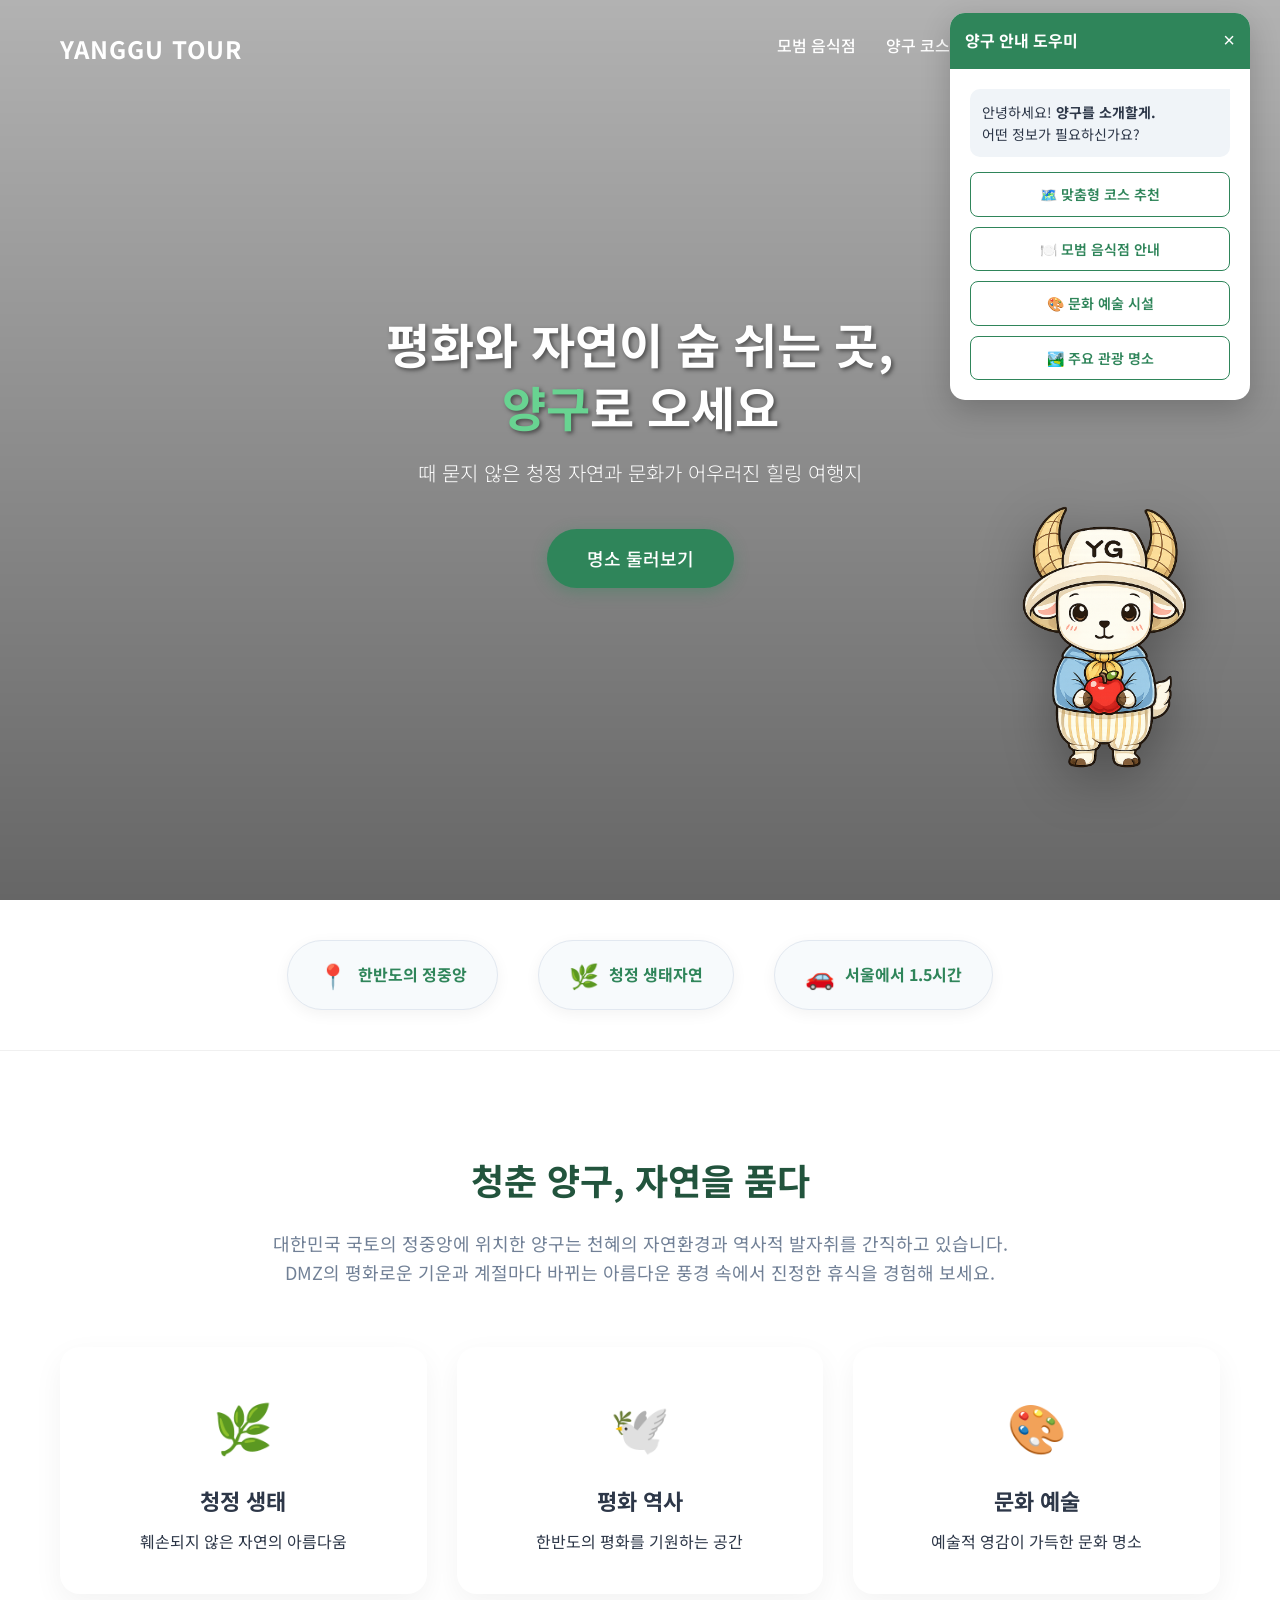
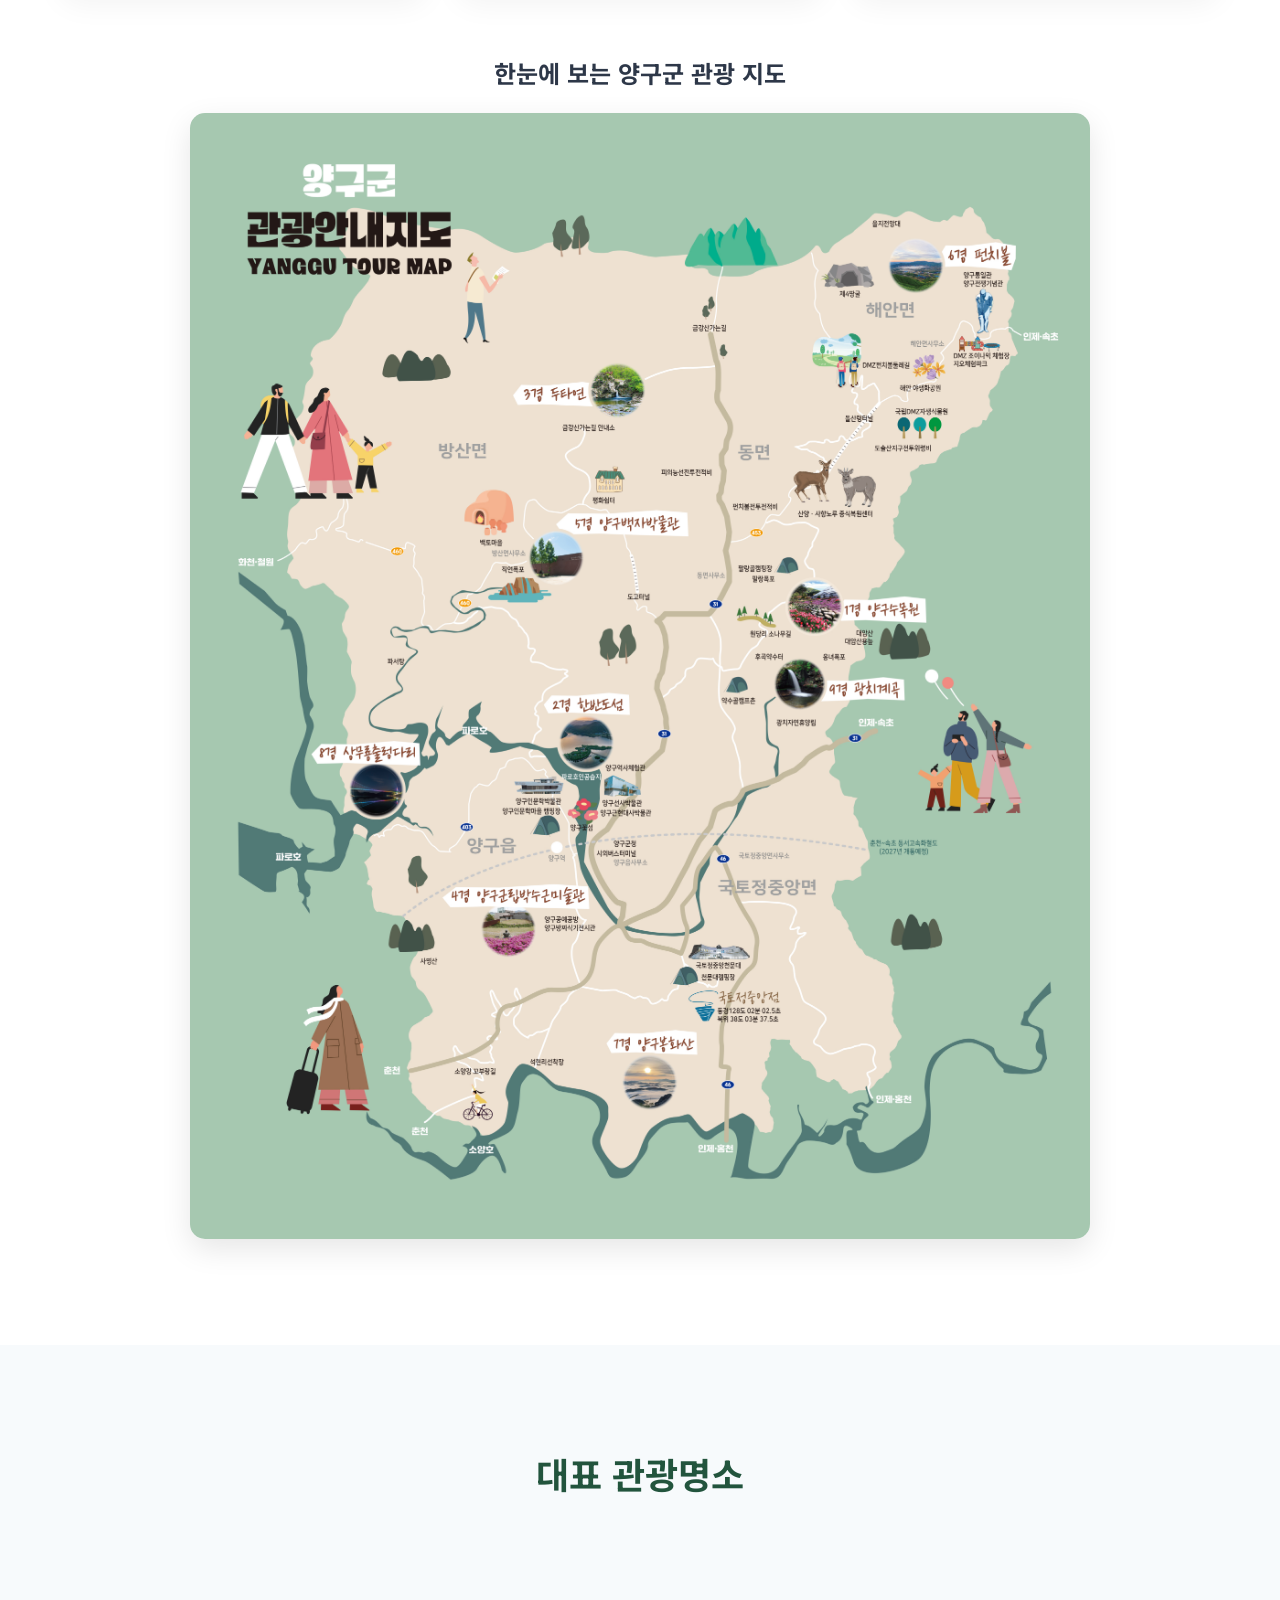
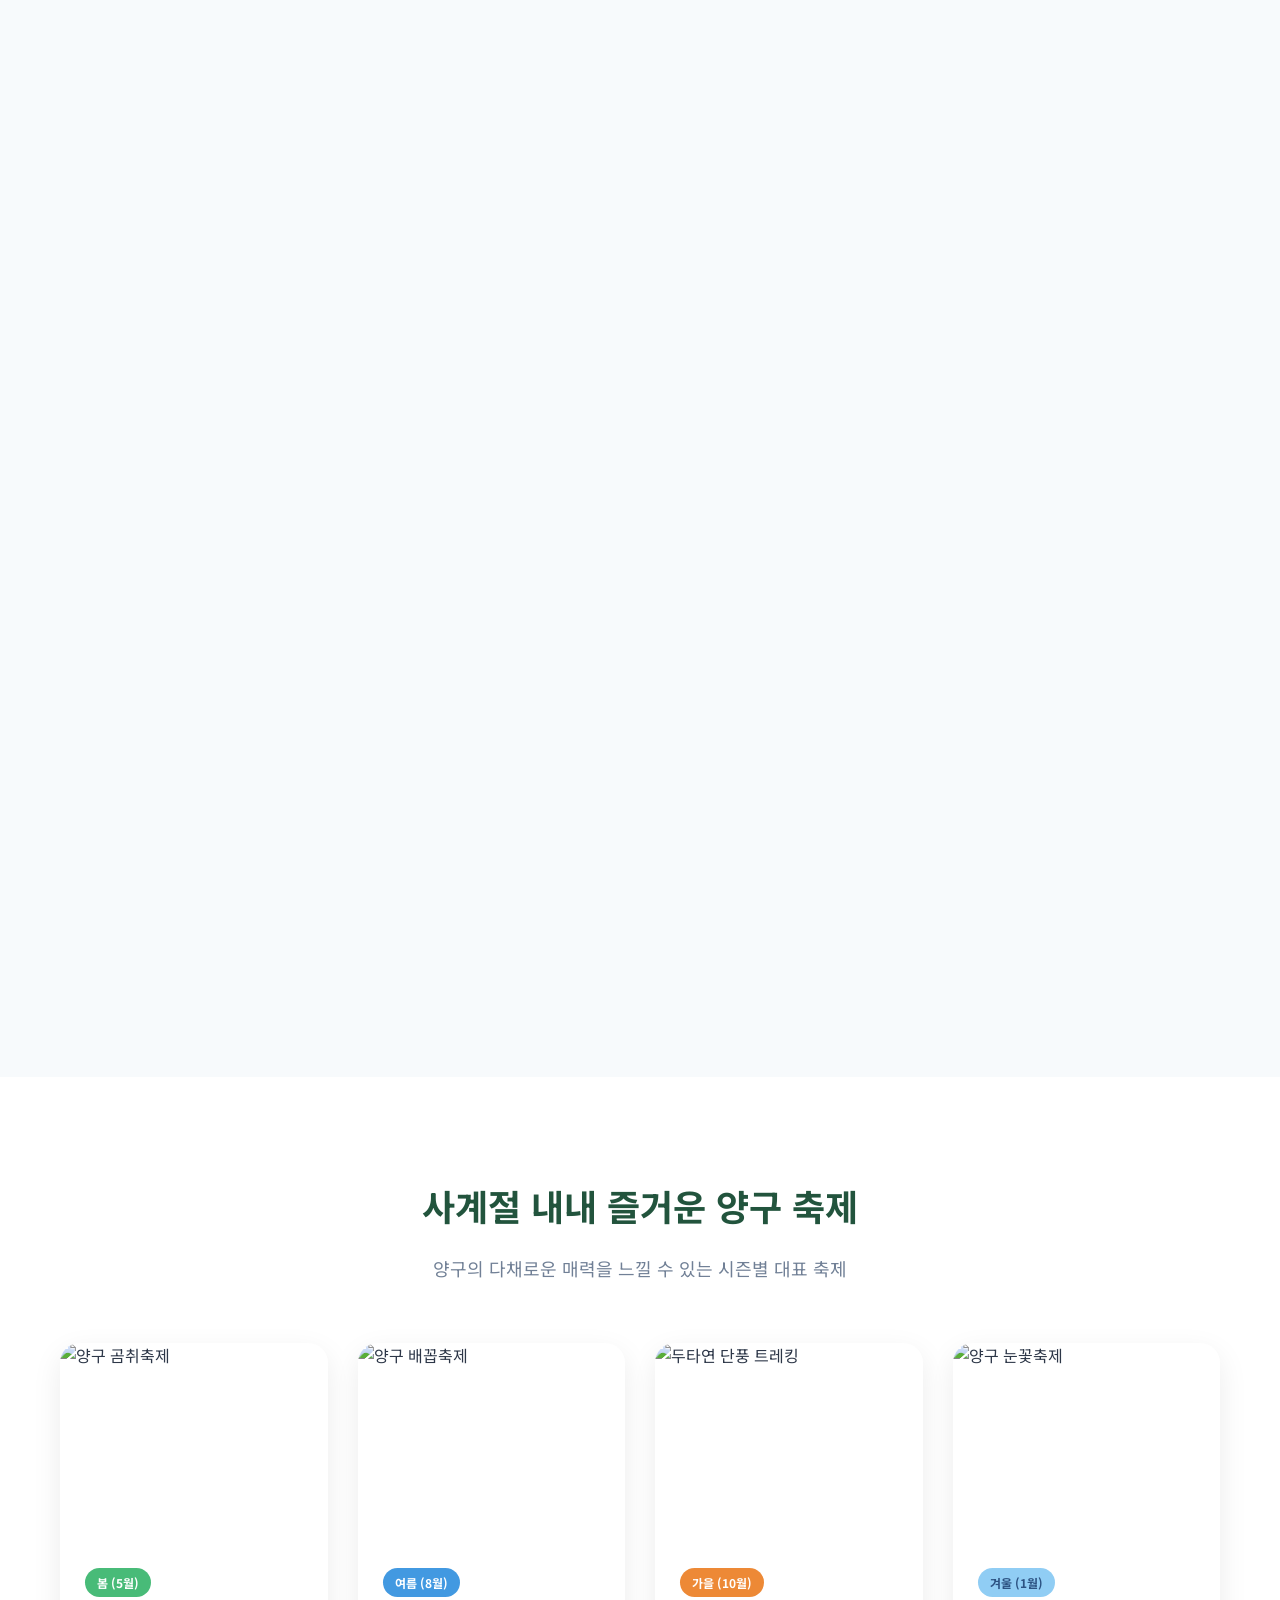
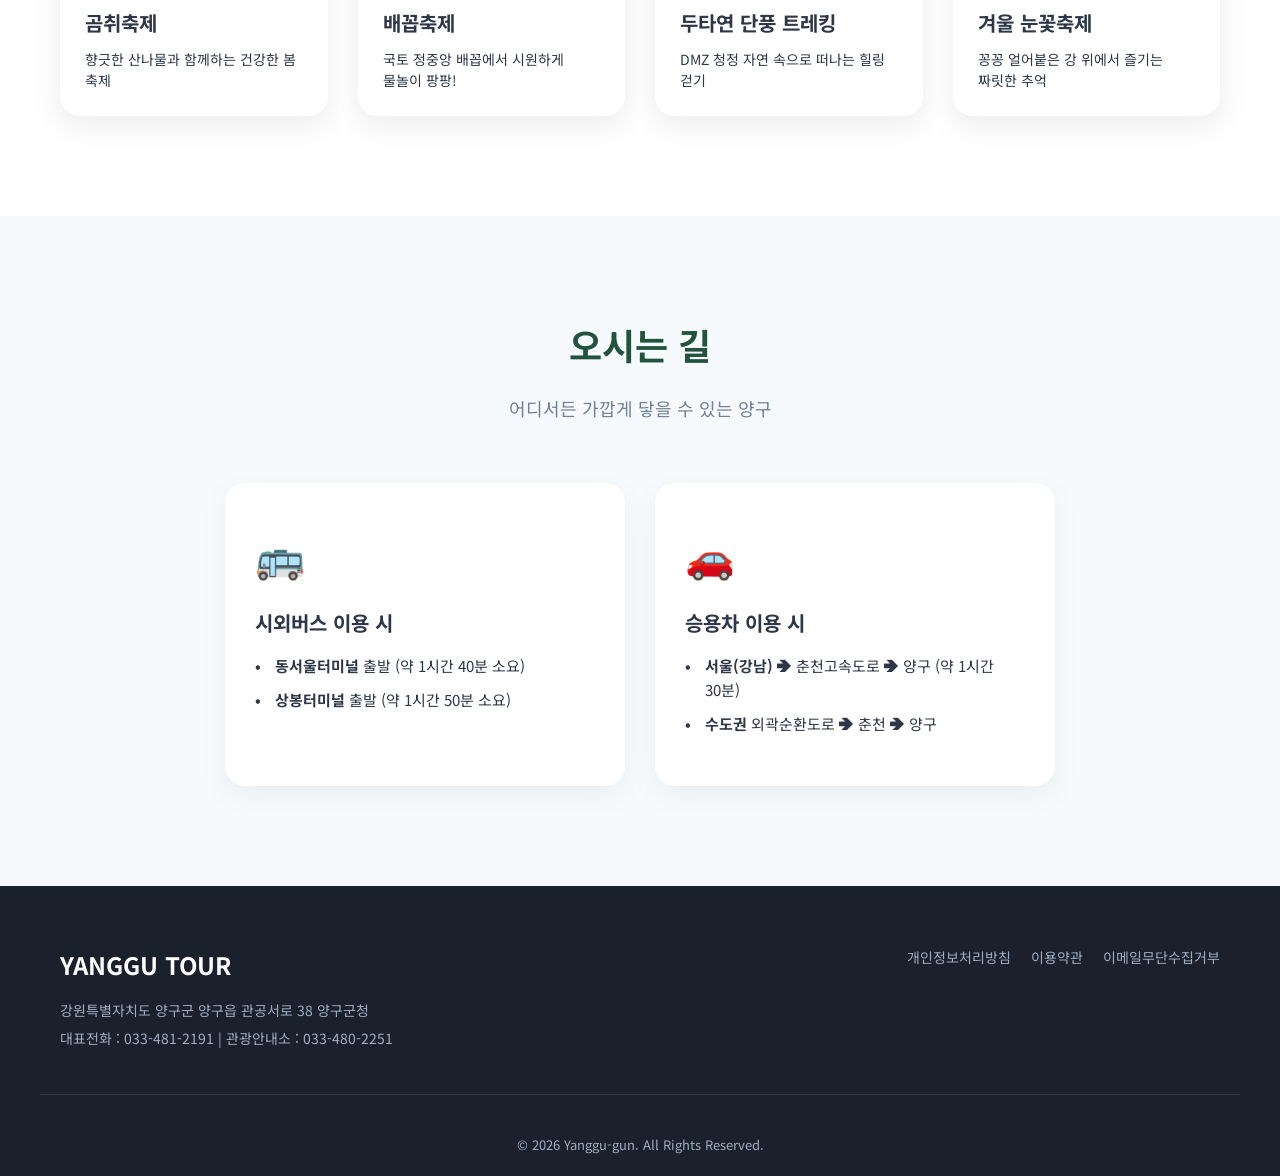
==== index.html @ 30947fc2 "Update index.html" ====
<!DOCTYPE html>
<html lang="ko">
<head>
    <meta charset="UTF-8">
    <meta name="viewport" content="width=device-width, initial-scale=1.0">
    <title>양구관광 - 평화와 생태가 숨쉬는 곳</title>
    <meta name="description" content="청정 자연과 평화, 예술이 어우러진 양구군으로 여러분을 초대합니다.">
    <link rel="stylesheet" href="styles.css">
    <!-- Google Fonts -->
    <link href="https://fonts.googleapis.com/css2?family=Noto+Sans+KR:wght@300;400;500;700&display=swap" rel="stylesheet">
</head>
<body>
    <!-- Header -->
    <header id="header">
        <div class="header-container">
            <h1 class="logo"><a href="#">YANGGU TOUR</a></h1>
            <nav class="nav">
                <ul class="nav-list">
                    <li><a href="restaurants.html">모범 음식점</a></li>
                    <li><a href="course.html">양구 코스</a></li>
                    <li><a href="#about">양구소개</a></li>
                    <li><a href="#attractions">관광명소</a></li>
                    <li><a href="#contact">오시는길</a></li>
                </ul>
            </nav>
        </div>
    </header>

    <!-- Hero Section -->
    <section id="hero">
        <div class="hero-video-wrapper">
            <iframe src="https://www.youtube-nocookie.com/embed/GYb_8cbVtvY?autoplay=1&mute=1&loop=1&playlist=GYb_8cbVtvY&controls=0&showinfo=0&rel=0&modestbranding=1" frameborder="0" allow="autoplay; fullscreen; picture-in-picture" allowfullscreen referrerpolicy="strict-origin-when-cross-origin" title="YouTube video player"></iframe>
        </div>
        <div class="hero-video-overlay"></div>
        <div class="hero-content">
            <h2 class="hero-title animate-up">평화와 자연이 숨 쉬는 곳,<br><span class="highlight">양구</span>로 오세요</h2>
            <p class="hero-subtitle animate-up delay-1">때 묻지 않은 청정 자연과 문화가 어우러진 힐링 여행지</p>
            <a href="#attractions" class="btn-primary animate-up delay-2">명소 둘러보기</a>
        </div>
    </section>

    <!-- Quick Facts Section -->
    <section class="quick-facts section" style="padding: 40px 0; background: #fff;">
        <div class="container text-center fade-in">
            <div class="facts-grid">
                <div class="fact-badge">
                    <span class="fact-icon">📍</span>
                    <strong>한반도의 정중앙</strong>
                </div>
                <div class="fact-badge">
                    <span class="fact-icon">🌿</span>
                    <strong>청정 생태자연</strong>
                </div>
                <div class="fact-badge">
                    <span class="fact-icon">🚗</span>
                    <strong>서울에서 1.5시간</strong>
                </div>
            </div>
        </div>
    </section>

    <!-- About Section -->
    <section id="about" class="section">
        <div class="container text-center">
            <h2 class="section-title">청춘 양구, 자연을 품다</h2>
            <p class="section-desc">
                대한민국 국토의 정중앙에 위치한 양구는 천혜의 자연환경과 역사적 발자취를 간직하고 있습니다.<br>
                DMZ의 평화로운 기운과 계절마다 바뀌는 아름다운 풍경 속에서 진정한 휴식을 경험해 보세요.
            </p>
            <div class="features-grid">
                <div class="feature-item">
                    <div class="feature-icon">🌿</div>
                    <h3>청정 생태</h3>
                    <p>훼손되지 않은 자연의 아름다움</p>
                </div>
                <div class="feature-item">
                    <div class="feature-icon">🕊️</div>
                    <h3>평화 역사</h3>
                    <p>한반도의 평화를 기원하는 공간</p>
                </div>
                <a href="culture.html" class="feature-item" style="display: block; text-decoration: none; color: inherit;">
                    <div class="feature-icon">🎨</div>
                    <h3>문화 예술</h3>
                    <p>예술적 영감이 가득한 문화 명소</p>
                </a>
            </div>
            
            <div class="map-container fade-in" style="margin-top: 60px;">
                <h3 style="font-size: 24px; color: var(--text-main); margin-bottom: 20px;">한눈에 보는 양구군 관광 지도</h3>
                <img src="images/yanggu_map.jpg" alt="양구 관광 지도" style="width: 100%; max-width: 900px; border-radius: 15px; box-shadow: 0 10px 30px rgba(0,0,0,0.1);">
            </div>
        </div>
    </section>

    <!-- Attractions Section -->
    <section id="attractions" class="section bg-light">
        <div class="container">
            <h2 class="section-title text-center">대표 관광명소</h2>
            <div class="cards-grid">
                <!-- Card 1 -->
                <div class="card fade-in">
                    <div class="card-img" style="background-image: url('images/dutaeyon_1779164938378.png');"></div>
                    <div class="card-content">
                        <h3>두타연</h3>
                        <p>민통선 내 위치한 천혜의 비경. 훼손되지 않은 자연과 맑은 계곡물의 아름다움을 느낄 수 있는 곳입니다.</p>
                        <a href="#" class="btn-text modal-trigger" data-title="두타연" data-image="images/dutaeyon_1779164938378.png" data-desc="두타연은 한국전쟁 이후 반세기 동안 민간인 출입이 통제되어 원시림을 방불케 하는 자연 생태계를 그대로 간직하고 있는 곳입니다. 천연기념물인 열목어의 국내 최대 서식지이기도 하며, 가을이면 붉게 물든 단풍과 맑은 계곡물이 어우러져 절경을 이룹니다. 자연과 평화의 소중함을 동시에 느낄 수 있는 양구의 대표적인 생태 관광지입니다.">자세히 보기 &rarr;</a>
                    </div>
                </div>
                <!-- Card 2 -->
                <div class="card fade-in">
                    <div class="card-img" style="background-image: url('images/island_1779164988926.png');"></div>
                    <div class="card-content">
                        <h3>한반도섬</h3>
                        <p>파로호 상류에 조성된 한반도 지형의 인공 섬. 수려한 자연 경관과 함께 산책을 즐기기 좋습니다.</p>
                        <a href="#" class="btn-text modal-trigger" data-title="한반도섬" data-image="images/island_1779164988926.png" data-desc="파로호 인공습지에 조성된 한반도섬은 우리나라 지도를 그대로 옮겨 놓은 듯한 독특한 형태를 지닌 인공 섬입니다. 섬 내부에는 각 지역을 대표하는 상징물들이 아기자기하게 꾸며져 있어 산책하는 즐거움을 더합니다. 특히 나무 데크길을 따라 걷다 보면 탁 트인 파로호의 풍경과 맑은 공기를 만끽할 수 있어 가족 단위 방문객들에게 인기가 높습니다.">자세히 보기 &rarr;</a>
                    </div>
                </div>
                <!-- Card 3 -->
                <div class="card fade-in">
                    <div class="card-img" style="background-image: url('images/museum_1779164974892.png');"></div>
                    <div class="card-content">
                        <h3>박수근미술관</h3>
                        <p>한국 근대 미술을 대표하는 박수근 화백의 생가터에 건립된, 예술과 자연이 조화로운 미술관입니다.</p>
                        <a href="#" class="btn-text modal-trigger" data-title="박수근미술관" data-image="images/museum_1779164974892.png" data-desc="박수근미술관은 한국 근현대 미술의 거장, 박수근 화백의 삶과 예술 세계를 기리기 위해 그의 생가터에 건립되었습니다. 소박하면서도 따뜻한 서민들의 일상을 화폭에 담아낸 그의 작품들을 감상할 수 있으며, 미술관 건물을 둘러싼 자작나무 숲과 조각 공원은 예술적 영감과 휴식을 동시에 선사합니다.">자세히 보기 &rarr;</a>
                    </div>
                </div>
                <!-- Card 4 -->
                <div class="card fade-in">
                    <div class="card-img" style="background-image: url('images/observatory_1779164951159.png');"></div>
                    <div class="card-content">
                        <h3>국토정중앙천문대</h3>
                        <p>우리나라 국토의 정중앙에서 청정한 양구의 밤하늘과 무수히 쏟아지는 별을 관측할 수 있습니다.</p>
                        <a href="#" class="btn-text modal-trigger" data-title="국토정중앙천문대" data-image="images/observatory_1779164951159.png" data-desc="우리나라 국토의 정중앙 지점인 양구에 위치한 국토정중앙천문대는 800mm 주망원경을 비롯한 최첨단 관측 장비를 갖추고 있습니다. 맑은 날 밤이면 쏟아질 듯한 별무리를 관측할 수 있으며, 다양한 천문 교육 프로그램과 가상현실(VR) 체험을 통해 우주의 신비를 생생하게 경험할 수 있습니다. 낭만적인 밤하늘을 감상하고 싶은 분들께 적극 추천합니다.">자세히 보기 &rarr;</a>
                    </div>
                </div>
            </div>
        </div>
    </section>

    <!-- Festival Section -->
    <section id="festivals" class="section">
        <div class="container text-center">
            <h2 class="section-title fade-in">사계절 내내 즐거운 양구 축제</h2>
            <p class="section-desc fade-in delay-1">양구의 다채로운 매력을 느낄 수 있는 시즌별 대표 축제</p>
            <div class="festival-grid">
                <div class="festival-card fade-in">
                    <div class="fest-img"><img src="images/fest_spring.png" alt="양구 곰취축제"></div>
                    <div class="fest-info">
                        <span class="fest-season" style="background:#48bb78;">봄 (5월)</span>
                        <h3>곰취축제</h3>
                        <p>향긋한 산나물과 함께하는 건강한 봄 축제</p>
                    </div>
                </div>
                <div class="festival-card fade-in delay-1">
                    <div class="fest-img"><img src="images/fest_summer.png" alt="양구 배꼽축제"></div>
                    <div class="fest-info">
                        <span class="fest-season" style="background:#4299e1;">여름 (8월)</span>
                        <h3>배꼽축제</h3>
                        <p>국토 정중앙 배꼽에서 시원하게 물놀이 팡팡!</p>
                    </div>
                </div>
                <div class="festival-card fade-in delay-2">
                    <div class="fest-img"><img src="images/fest_autumn.png" alt="두타연 단풍 트레킹"></div>
                    <div class="fest-info">
                        <span class="fest-season" style="background:#ed8936;">가을 (10월)</span>
                        <h3>두타연 단풍 트레킹</h3>
                        <p>DMZ 청정 자연 속으로 떠나는 힐링 걷기</p>
                    </div>
                </div>
                <div class="festival-card fade-in delay-3">
                    <div class="fest-img"><img src="images/fest_winter.png" alt="양구 눈꽃축제"></div>
                    <div class="fest-info">
                        <span class="fest-season" style="background:#90cdf4; color:#2c5282;">겨울 (1월)</span>
                        <h3>겨울 눈꽃축제</h3>
                        <p>꽁꽁 얼어붙은 강 위에서 즐기는 짜릿한 추억</p>
                    </div>
                </div>
            </div>
        </div>
    </section>

    <!-- Directions Section -->
    <section id="directions" class="section bg-light">
        <div class="container text-center">
            <h2 class="section-title fade-in">오시는 길</h2>
            <p class="section-desc fade-in delay-1">어디서든 가깝게 닿을 수 있는 양구</p>
            <div class="directions-wrap fade-in delay-2">
                <div class="dir-card">
                    <div class="dir-icon">🚌</div>
                    <h3>시외버스 이용 시</h3>
                    <p><b>동서울터미널</b> 출발 (약 1시간 40분 소요)</p>
                    <p><b>상봉터미널</b> 출발 (약 1시간 50분 소요)</p>
                </div>
                <div class="dir-card">
                    <div class="dir-icon">🚗</div>
                    <h3>승용차 이용 시</h3>
                    <p><b>서울(강남)</b> ➔ 춘천고속도로 ➔ 양구 (약 1시간 30분)</p>
                    <p><b>수도권</b> 외곽순환도로 ➔ 춘천 ➔ 양구</p>
                </div>
            </div>
        </div>
    </section>

    <!-- Footer -->
    <footer id="contact">
        <div class="container footer-content">
            <div class="footer-info">
                <h2 class="footer-logo">YANGGU TOUR</h2>
                <p>강원특별자치도 양구군 양구읍 관공서로 38 양구군청</p>
                <p>대표전화 : 033-481-2191 | 관광안내소 : 033-480-2251</p>
            </div>
            <div class="footer-links">
                <a href="#">개인정보처리방침</a>
                <a href="#">이용약관</a>
                <a href="#">이메일무단수집거부</a>
            </div>
        </div>
        <div class="footer-bottom">
            <p>&copy; 2026 Yanggu-gun. All Rights Reserved.</p>
        </div>
    </footer>

    <!-- Modal -->
    <div id="attraction-modal" class="modal">
        <div class="modal-content">
            <span class="close-btn">&times;</span>
            <div class="modal-header">
                <h2 id="modal-title">명소 이름</h2>
            </div>
            <div class="modal-body">
                <img id="modal-image" src="" alt="명소 이미지">
                <p id="modal-desc">명소 상세 설명</p>
            </div>
        </div>
    </div>

    <!-- Chatbot Popup -->
    <div id="chatbot-popup" class="chatbot-popup">
        <div class="chatbot-window" id="chatbot-window">
            <div class="chatbot-header">
                <strong>양구 안내 도우미</strong>
                <button class="chatbot-close" onclick="toggleChatbot()">&times;</button>
            </div>
            <div class="chatbot-body">
                <p>안녕하세요! <strong>양구를 소개할게.</strong><br>어떤 정보가 필요하신가요?</p>
                <div class="chatbot-menu">
                    <a href="course.html" class="chat-btn">🗺️ 맞춤형 코스 추천</a>
                    <a href="restaurants.html" class="chat-btn">🍽️ 모범 음식점 안내</a>
                    <a href="culture.html" class="chat-btn">🎨 문화 예술 시설</a>
                    <a href="index.html#attractions" class="chat-btn" onclick="toggleChatbot()">🏞️ 주요 관광 명소</a>
                </div>
            </div>
        </div>
        <img src="images/sanyang2.png" alt="양구 산양 챗봇" class="chatbot-icon" onclick="toggleChatbot()">
    </div>

    <script src="script.js"></script>
</body>
</html>
---- styles.css ----
/* CSS Variables & Reset */
:root {
    --primary-color: #2F855A; /* Green for nature */
    --primary-dark: #22543D;
    --secondary-color: #2B6CB0; /* Blue for lakes/peace */
    --text-main: #2D3748;
    --text-muted: #718096;
    --bg-main: #FFFFFF;
    --bg-light: #F7FAFC;
    --white: #FFFFFF;
    --transition: all 0.3s ease;
}

* {
    margin: 0;
    padding: 0;
    box-sizing: border-box;
}

body {
    font-family: 'Noto Sans KR', sans-serif;
    color: var(--text-main);
    background-color: var(--bg-main);
    line-height: 1.6;
    overflow-x: hidden;
}

a {
    text-decoration: none;
    color: inherit;
}

ul {
    list-style: none;
}

.container {
    max-width: 1200px;
    margin: 0 auto;
    padding: 0 20px;
}

.text-center {
    text-align: center;
}

/* Header */
#header {
    position: fixed;
    top: 0;
    width: 100%;
    z-index: 1000;
    transition: var(--transition);
    background: transparent;
    padding: 20px 0;
}

#header.scrolled {
    background: rgba(255, 255, 255, 0.95);
    backdrop-filter: blur(10px);
    box-shadow: 0 2px 10px rgba(0,0,0,0.1);
    padding: 15px 0;
}

.header-container {
    max-width: 1200px;
    margin: 0 auto;
    padding: 0 20px;
    display: flex;
    justify-content: space-between;
    align-items: center;
}

.logo a {
    font-size: 24px;
    font-weight: 700;
    color: var(--white);
    letter-spacing: 1px;
    transition: var(--transition);
}

#header.scrolled .logo a {
    color: var(--primary-dark);
}

.nav-list {
    display: flex;
    gap: 30px;
}

.nav-list li a {
    font-size: 16px;
    font-weight: 500;
    color: var(--white);
    transition: var(--transition);
    position: relative;
}

.nav-list li a::after {
    content: '';
    position: absolute;
    bottom: -5px;
    left: 0;
    width: 0;
    height: 2px;
    background-color: var(--primary-color);
    transition: var(--transition);
}

.nav-list li a:hover::after {
    width: 100%;
}

#header.scrolled .nav-list li a {
    color: var(--text-main);
}

#header.scrolled .nav-list li a:hover {
    color: var(--primary-color);
}

/* Hero Section */
#hero {
    height: 100vh;
    min-height: 600px;
    position: relative;
    display: flex;
    align-items: center;
    justify-content: center;
    text-align: center;
    overflow: hidden;
}

.hero-video-wrapper {
    position: absolute;
    top: 0;
    left: 0;
    width: 100%;
    height: 100%;
    z-index: -2;
    overflow: hidden;
    pointer-events: none;
}

.hero-video-wrapper iframe {
    width: 100vw;
    height: 56.25vw;
    min-height: 100vh;
    min-width: 177.77vh;
    position: absolute;
    top: 50%;
    left: 50%;
    transform: translate(-50%, -50%);
}

.hero-video-overlay {
    position: absolute;
    top: 0;
    left: 0;
    width: 100%;
    height: 100%;
    background: linear-gradient(to bottom, rgba(0,0,0,0.3) 0%, rgba(0,0,0,0.6) 100%);
    z-index: -1;
}

.hero-content {
    position: relative;
    z-index: 1;
    color: var(--white);
    padding: 0 20px;
}

.hero-title {
    font-size: 48px;
    font-weight: 700;
    line-height: 1.3;
    margin-bottom: 20px;
    text-shadow: 2px 2px 4px rgba(0,0,0,0.5);
}

.hero-title .highlight {
    color: #68D391;
}

.hero-subtitle {
    font-size: 20px;
    font-weight: 300;
    margin-bottom: 40px;
    opacity: 0.9;
}

.btn-primary {
    display: inline-block;
    padding: 15px 40px;
    background: var(--primary-color);
    color: var(--white);
    font-size: 18px;
    font-weight: 500;
    border-radius: 50px;
    transition: var(--transition);
    box-shadow: 0 4px 15px rgba(47, 133, 90, 0.4);
}

.btn-primary:hover {
    background: var(--primary-dark);
    transform: translateY(-2px);
    box-shadow: 0 6px 20px rgba(47, 133, 90, 0.6);
}

/* Sections */
.section {
    padding: 100px 0;
}

.bg-light {
    background-color: var(--bg-light);
}

.section-title {
    font-size: 36px;
    font-weight: 700;
    margin-bottom: 20px;
    color: var(--primary-dark);
}

.section-desc {
    font-size: 18px;
    color: var(--text-muted);
    margin-bottom: 60px;
}

/* About */
.features-grid {
    display: grid;
    grid-template-columns: repeat(3, 1fr);
    gap: 30px;
    margin-top: 50px;
}

.feature-item {
    background: var(--white);
    padding: 40px 20px;
    border-radius: 20px;
    box-shadow: 0 10px 30px rgba(0,0,0,0.05);
    transition: var(--transition);
}

.feature-item:hover {
    transform: translateY(-10px);
}

.feature-icon {
    font-size: 48px;
    margin-bottom: 20px;
}

.feature-item h3 {
    font-size: 22px;
    margin-bottom: 10px;
    color: var(--text-main);
}

/* Attractions */
.cards-grid {
    display: grid;
    grid-template-columns: repeat(2, 1fr);
    gap: 40px;
}

.card {
    background: var(--white);
    border-radius: 15px;
    overflow: hidden;
    box-shadow: 0 5px 20px rgba(0,0,0,0.08);
    transition: var(--transition);
    display: flex;
    flex-direction: column;
}

.card:hover {
    transform: translateY(-5px);
    box-shadow: 0 15px 30px rgba(0,0,0,0.15);
}

.card-img {
    height: 300px;
    background-size: cover;
    background-position: center;
    transition: transform 0.5s ease;
}

.card:hover .card-img {
    transform: scale(1.05);
}

.card-content {
    padding: 30px;
    position: relative;
    background: var(--white);
    z-index: 1;
}

.card-content h3 {
    font-size: 24px;
    margin-bottom: 15px;
    color: var(--text-main);
}

.card-content p {
    color: var(--text-muted);
    margin-bottom: 20px;
    font-size: 15px;
}

.btn-text {
    font-weight: 500;
    color: var(--primary-color);
    text-transform: uppercase;
    font-size: 14px;
    letter-spacing: 1px;
}

.btn-text:hover {
    color: var(--primary-dark);
}

/* Footer */
footer {
    background-color: #1A202C;
    color: #A0AEC0;
    padding: 60px 0 20px;
}

.footer-content {
    display: flex;
    justify-content: space-between;
    align-items: flex-start;
    margin-bottom: 40px;
    border-bottom: 1px solid #2D3748;
    padding-bottom: 40px;
}

.footer-logo {
    color: var(--white);
    font-size: 24px;
    margin-bottom: 15px;
}

.footer-info p {
    margin-bottom: 5px;
    font-size: 14px;
}

.footer-links {
    display: flex;
    gap: 20px;
}

.footer-links a {
    font-size: 14px;
    transition: color 0.3s;
}

.footer-links a:hover {
    color: var(--white);
}

.footer-bottom {
    text-align: center;
    font-size: 13px;
}

/* Animations */
@keyframes zoomOut {
    0% { transform: scale(1.05); }
    100% { transform: scale(1); }
}

.animate-up {
    opacity: 0;
    transform: translateY(30px);
    animation: fadeUp 1s cubic-bezier(0.16, 1, 0.3, 1) forwards;
}

.animate-up.delay-1 { animation-delay: 0.2s; }
.animate-up.delay-2 { animation-delay: 0.4s; }

@keyframes fadeUp {
    to {
        opacity: 1;
        transform: translateY(0);
    }
}

.fade-in {
    opacity: 0;
    transform: translateY(20px);
    transition: opacity 0.8s ease, transform 0.8s ease;
}

.fade-in.visible {
    opacity: 1;
    transform: translateY(0);
}

/* Responsive */
@media (max-width: 768px) {
    .features-grid {
        grid-template-columns: 1fr;
    }
    .cards-grid {
        grid-template-columns: 1fr;
    }
    .hero-title {
        font-size: 36px;
    }
    .nav-list {
        display: none;
    }
    .footer-content {
        flex-direction: column;
        gap: 20px;
    }
}

/* Modal Styles */
.modal {
    display: none;
    position: fixed;
    z-index: 2000;
    left: 0;
    top: 0;
    width: 100%;
    height: 100%;
    background-color: rgba(0, 0, 0, 0.6);
    backdrop-filter: blur(5px);
    opacity: 0;
    transition: opacity 0.3s ease;
}

.modal.show {
    display: flex;
    justify-content: center;
    align-items: center;
    opacity: 1;
}

.modal-content {
    background-color: var(--white);
    padding: 40px;
    border-radius: 20px;
    width: 90%;
    max-width: 600px;
    position: relative;
    transform: translateY(-20px);
    transition: transform 0.3s ease;
    box-shadow: 0 15px 50px rgba(0,0,0,0.2);
}

.modal.show .modal-content {
    transform: translateY(0);
}

.close-btn {
    position: absolute;
    top: 20px;
    right: 25px;
    color: var(--text-muted);
    font-size: 30px;
    font-weight: bold;
    cursor: pointer;
    transition: var(--transition);
}

.close-btn:hover {
    color: var(--primary-color);
}

.modal-header h2 {
    color: var(--primary-dark);
    margin-bottom: 20px;
    font-size: 28px;
}

.modal-body img {
    width: 100%;
    height: 250px;
    object-fit: cover;
    border-radius: 10px;
    margin-bottom: 20px;
}

.modal-body p {
    color: var(--text-main);
    line-height: 1.8;
    font-size: 16px;
}

/* Subpage Hero */
.sub-hero {
    height: 400px;
    position: relative;
    display: flex;
    align-items: center;
    justify-content: center;
    text-align: center;
    background-size: cover;
    background-position: center;
}

.sub-hero-overlay {
    position: absolute;
    top: 0; left: 0; width: 100%; height: 100%;
    background: rgba(0,0,0,0.5);
}

.sub-hero-content {
    position: relative;
    z-index: 1;
    color: var(--white);
}

.sub-hero-content h2 {
    font-size: 40px;
    margin-bottom: 10px;
}

/* List Filters */
.list-filters {
    display: flex;
    justify-content: center;
    gap: 15px;
    margin-bottom: 50px;
}

.filter-btn {
    padding: 10px 30px;
    border: 1px solid var(--primary-color);
    background: transparent;
    color: var(--primary-color);
    border-radius: 30px;
    font-size: 16px;
    cursor: pointer;
    transition: var(--transition);
}

.filter-btn:hover, .filter-btn.active {
    background: var(--primary-color);
    color: var(--white);
}

/* List Layout */
.list-container {
    display: flex;
    flex-direction: column;
    gap: 30px;
}

.list-item {
    display: flex;
    background: var(--white);
    border-radius: 15px;
    overflow: hidden;
    box-shadow: 0 5px 20px rgba(0,0,0,0.05);
    transition: var(--transition);
}

.list-item:hover {
    transform: translateY(-5px);
    box-shadow: 0 10px 30px rgba(0,0,0,0.1);
}

.list-img {
    width: 400px;
    min-height: 250px;
    background-size: cover;
    background-position: center;
}

.list-info {
    padding: 30px;
    flex: 1;
    display: flex;
    flex-direction: column;
    justify-content: center;
}

.list-tags {
    margin-bottom: 15px;
}

.tag {
    display: inline-block;
    padding: 5px 12px;
    background: #E6FFFA;
    color: #319795;
    font-size: 13px;
    font-weight: 700;
    border-radius: 4px;
}

.list-title {
    font-size: 26px;
    color: var(--text-main);
    margin-bottom: 15px;
}

.list-desc {
    color: var(--text-muted);
    margin-bottom: 25px;
    font-size: 16px;
    line-height: 1.6;
}

.list-details {
    margin-top: auto;
    border-top: 1px solid #EDF2F7;
    padding-top: 20px;
    display: flex;
    gap: 30px;
    color: #4A5568;
    font-size: 14px;
}

@media (max-width: 768px) {
    .list-item {
        flex-direction: column;
    }
    .list-img {
        width: 100%;
        height: 200px;
    }
    .list-details {
        flex-direction: column;
        gap: 10px;
    }
}

/* Course Section Styles */
.course-row {
    display: flex;
    align-items: center;
    gap: 60px;
    margin-bottom: 80px;
    background: var(--white);
    border-radius: 20px;
    overflow: hidden;
    box-shadow: 0 10px 40px rgba(0,0,0,0.05);
}

.course-row.reverse {
    flex-direction: row-reverse;
}

.course-img {
    flex: 1;
    min-height: 500px;
    background-size: cover;
    background-position: center;
}

.course-content {
    flex: 1;
    padding: 40px 60px 40px 0;
}

.course-row.reverse .course-content {
    padding: 40px 0 40px 60px;
}

.course-badge {
    display: inline-block;
    padding: 6px 16px;
    border-radius: 50px;
    font-size: 14px;
    font-weight: 700;
    margin-bottom: 15px;
    background-color: #E6FFFA;
    color: #319795;
}

.badge-blue { background-color: #EBF8FF; color: #3182CE; }
.badge-orange { background-color: #FFFAF0; color: #DD6B20; }
.badge-purple { background-color: #FAF5FF; color: #805AD5; }

.course-title {
    font-size: 32px;
    color: var(--text-main);
    margin-bottom: 20px;
    line-height: 1.4;
    word-break: keep-all;
}

.course-desc {
    font-size: 18px;
    color: var(--text-muted);
    margin-bottom: 30px;
    line-height: 1.6;
}

.course-path {
    background: var(--bg-light);
    padding: 20px;
    border-radius: 10px;
    display: flex;
    flex-wrap: wrap;
    align-items: center;
    gap: 10px;
    margin-bottom: 30px;
}

.path-step {
    font-weight: 700;
    color: var(--primary-dark);
}

.path-arrow {
    color: #CBD5E0;
    font-size: 14px;
}

.course-points h4 {
    font-size: 18px;
    color: var(--text-main);
    margin-bottom: 15px;
    display: flex;
    align-items: center;
    gap: 5px;
}

.course-points ul {
    list-style: none;
    padding: 0;
}

.course-points li {
    position: relative;
    padding-left: 20px;
    margin-bottom: 12px;
    color: #4A5568;
    line-height: 1.6;
}

.course-points li::before {
    content: '•';
    position: absolute;
    left: 0;
    color: var(--primary-color);
    font-weight: bold;
    font-size: 20px;
    top: -2px;
}

@media (max-width: 992px) {
    .course-row, .course-row.reverse {
        flex-direction: column;
    }
    .course-content, .course-row.reverse .course-content {
        padding: 40px;
    }
    .course-img {
        width: 100%;
        min-height: 300px;
    }
}

/* Table Styles */
.table-responsive {
    width: 100%;
    overflow-x: auto;
    background: var(--white);
    border-radius: 15px;
    box-shadow: 0 10px 30px rgba(0,0,0,0.05);
    padding: 20px;
}

.restaurant-table {
    width: 100%;
    border-collapse: collapse;
    text-align: left;
    min-width: 600px;
}

.restaurant-table th,
.restaurant-table td {
    padding: 15px 20px;
    border-bottom: 1px solid #EDF2F7;
    color: var(--text-main);
}

.restaurant-table th {
    background-color: var(--primary-color);
    color: var(--white);
    font-weight: 700;
    font-size: 16px;
    position: sticky;
    top: 0;
}

.restaurant-table th:first-child { border-top-left-radius: 10px; }
.restaurant-table th:last-child { border-top-right-radius: 10px; }

.restaurant-table tbody tr {
    transition: var(--transition);
}

.restaurant-table tbody tr:hover {
    background-color: #F7FAFC;
    transform: scale(1.01);
    box-shadow: 0 4px 10px rgba(0,0,0,0.05);
    z-index: 1;
    position: relative;
    border-radius: 8px;
}

.restaurant-table tbody td:first-child {
    font-weight: 700;
    color: var(--primary-color);
    width: 80px;
}

/* Korean Typography Fix (Global) */
* {
    word-break: keep-all;
    overflow-wrap: break-word;
}

/* Chatbot Popup Styles */
.chatbot-popup {
    position: fixed;
    bottom: 30px;
    right: 30px;
    z-index: 1000;
    display: flex;
    flex-direction: column;
    align-items: flex-end;
}

.chatbot-icon {
    width: 25vw; /* 메인화면의 25% 크기로 살짝 축소 */
    max-width: 300px; /* 최대 크기 제한 */
    min-width: 130px;
    filter: drop-shadow(0 15px 25px rgba(0,0,0,0.3)); /* 배경 없이 캐릭터 모양대로 그림자 */
    cursor: pointer;
    transition: transform 0.3s;
    animation: floatMascot 3s ease-in-out infinite; /* 둥실둥실 애니메이션 추가 */
}

.chatbot-icon:hover {
    transform: scale(1.1);
}

.chatbot-window {
    width: 300px;
    background: var(--white);
    border-radius: 15px;
    box-shadow: 0 10px 30px rgba(0,0,0,0.2);
    margin-bottom: 20px;
    overflow: hidden;
    opacity: 0;
    transform: translateY(20px) scale(0.9);
    pointer-events: none;
    transition: all 0.3s cubic-bezier(0.68, -0.55, 0.265, 1.55);
    transform-origin: bottom right;
}

.chatbot-window.show {
    opacity: 1;
    transform: translateY(0) scale(1);
    pointer-events: auto;
}

.chatbot-header {
    background: var(--primary-color);
    color: var(--white);
    padding: 15px;
    display: flex;
    justify-content: space-between;
    align-items: center;
}

.chatbot-close {
    background: none;
    border: none;
    color: var(--white);
    font-size: 20px;
    cursor: pointer;
}

.chatbot-body {
    padding: 20px;
}

.chatbot-body p {
    font-size: 14px;
    color: var(--text-main);
    margin-bottom: 15px;
    background: #f0f4f8;
    padding: 12px;
    border-radius: 10px;
    border-top-right-radius: 0;
}

.chatbot-menu {
    display: flex;
    flex-direction: column;
    gap: 10px;
}

.chat-btn {
    display: block;
    padding: 10px 15px;
    background: var(--white);
    border: 1px solid var(--primary-color);
    color: var(--primary-color);
    text-decoration: none;
    border-radius: 8px;
    font-size: 14px;
    text-align: center;
    transition: all 0.2s;
    font-weight: 600;
}

.chat-btn:hover {
    background: var(--primary-color);
    color: var(--white);
}

@media (max-width: 768px) {
    .chatbot-popup { right: 15px; bottom: 15px; }
    .chatbot-window { width: 280px; }
    .chatbot-icon { width: 40vw; max-width: 200px; min-width: 120px; height: auto; }
}

/* Quick Facts */
.quick-facts { border-bottom: 1px solid #f0f0f0; }
.facts-grid { display: flex; justify-content: center; gap: 40px; flex-wrap: wrap; }
.fact-badge { display: flex; align-items: center; gap: 10px; background: #F7FAFC; padding: 15px 30px; border-radius: 50px; box-shadow: 0 4px 15px rgba(0,0,0,0.05); transition: transform 0.3s; border: 1px solid #E2E8F0; }
.fact-badge:hover { transform: translateY(-5px); box-shadow: 0 8px 20px rgba(0,0,0,0.08); }
.fact-icon { font-size: 24px; }
.fact-badge strong { color: var(--primary-color); font-size: 16px; font-weight: 700; }

/* Festival Section */
.festival-grid { display: grid; grid-template-columns: repeat(auto-fit, minmax(250px, 1fr)); gap: 30px; margin-top: 40px; }
.festival-card { background: var(--white); border-radius: 20px; overflow: hidden; box-shadow: 0 10px 30px rgba(0,0,0,0.08); transition: transform 0.3s; text-align: left; }
.festival-card:hover { transform: translateY(-10px); }
.fest-img { width: 100%; height: 200px; overflow: hidden; }
.fest-img img { width: 100%; height: 100%; object-fit: cover; transition: transform 0.5s; }
.festival-card:hover .fest-img img { transform: scale(1.1); }
.fest-info { padding: 25px; }
.fest-season { display: inline-block; color: var(--white); padding: 5px 12px; border-radius: 20px; font-size: 12px; font-weight: 700; margin-bottom: 10px; }
.festival-card h3 { font-size: 20px; color: var(--text-main); margin-bottom: 10px; font-weight: 700; }
.festival-card p { font-size: 14px; color: var(--text-light); line-height: 1.5; }

/* Directions Section */
.directions-wrap { display: flex; justify-content: center; gap: 30px; flex-wrap: wrap; margin-top: 40px; }
.dir-card { background: var(--white); padding: 40px 30px; border-radius: 20px; box-shadow: 0 10px 30px rgba(0,0,0,0.05); flex: 1; min-width: 280px; max-width: 400px; text-align: left; transition: transform 0.3s; border-top: 4px solid var(--accent-color); }
.dir-card:hover { transform: translateY(-5px); box-shadow: 0 15px 40px rgba(0,0,0,0.1); }
.dir-icon { font-size: 40px; margin-bottom: 20px; }
.dir-card h3 { font-size: 20px; color: var(--text-main); margin-bottom: 15px; font-weight: 700; }
.dir-card p { font-size: 15px; color: var(--text-light); margin-bottom: 10px; padding-left: 20px; position: relative; }
.dir-card p::before { content: '•'; position: absolute; left: 0; color: var(--accent-color); font-weight: bold; }

/* Section Scroll Snap (Desktop Only) */
@media (min-width: 769px) {
    html {
        scroll-snap-type: y mandatory;
        scroll-behavior: smooth;
    }
    
    .section, #hero, .sub-hero, footer, .quick-facts {
        scroll-snap-align: start;
        scroll-snap-stop: always;
    }
}
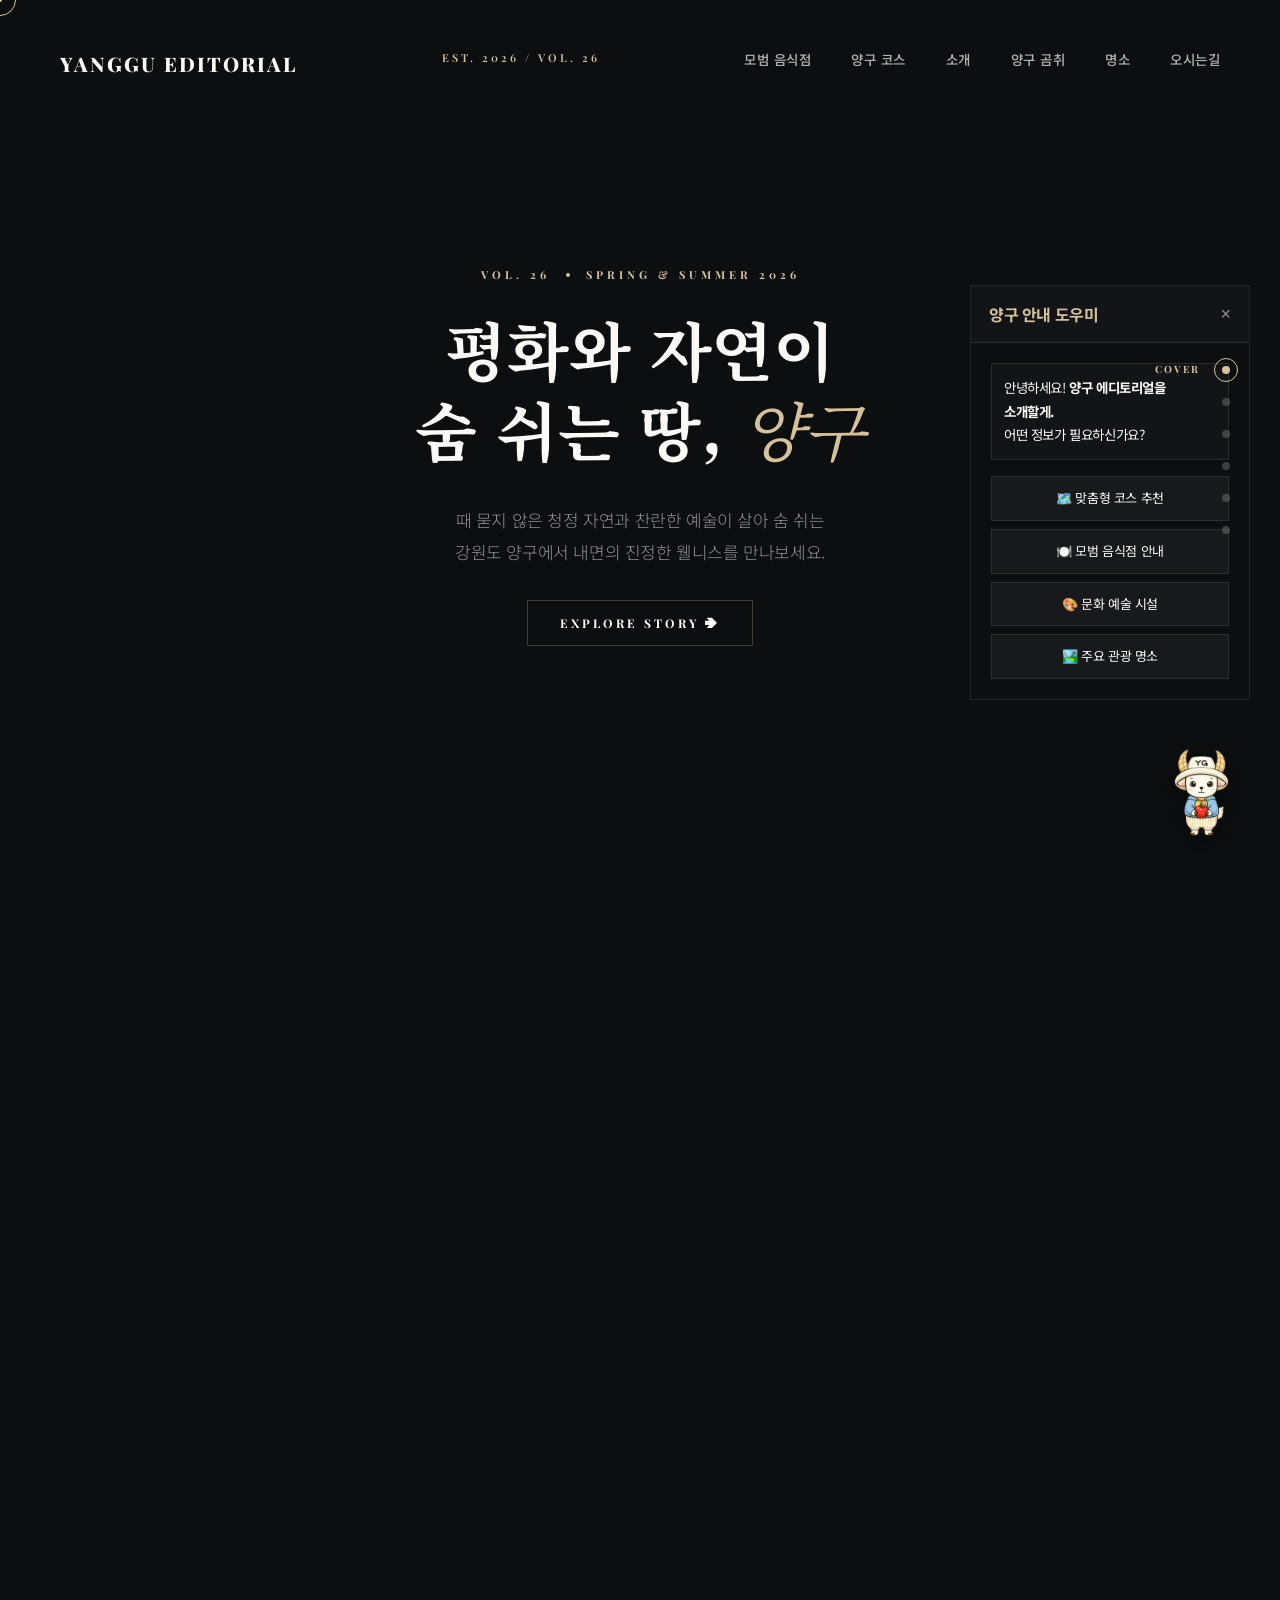
==== commit b218273e: "수정내용 입력" ====
--- a/index.html
+++ b/index.html
@@ -3,229 +3,361 @@
 <head>
     <meta charset="UTF-8">
     <meta name="viewport" content="width=device-width, initial-scale=1.0">
-    <title>양구관광 - 평화와 생태가 숨쉬는 곳</title>
+    <title>YANGGU EDITORIAL - Fullscreen Cinematic Edition</title>
     <meta name="description" content="청정 자연과 평화, 예술이 어우러진 양구군으로 여러분을 초대합니다.">
     <link rel="stylesheet" href="styles.css">
-    <!-- Google Fonts -->
-    <link href="https://fonts.googleapis.com/css2?family=Noto+Sans+KR:wght@300;400;500;700&display=swap" rel="stylesheet">
+    <!-- Google Fonts: Serif(Noto Serif KR, Playfair Display) & Sans Serif(Noto Sans KR) -->
+    <link href="https://fonts.googleapis.com/css2?family=Noto+Sans+KR:wght@300;400;500;700;900&family=Noto+Serif+KR:wght@300;400;500;700;900&family=Playfair+Display:ital,wght@0,400..900;1,400..900&display=swap" rel="stylesheet">
 </head>
 <body>
+    <!-- Custom Interactive Cursor -->
+    <div class="custom-cursor"></div>
+    <div class="custom-cursor-dot"></div>
+
+    <!-- Fixed Chapter Navigation -->
+    <div class="chapter-nav-fixed font-playfair">
+        <a href="#hero" class="nav-dot active" data-chapter="cover"><span class="dot-label">COVER</span></a>
+        <a href="#about" class="nav-dot" data-chapter="01"><span class="dot-label">01 INTRO</span></a>
+        <a href="#gomchwi" class="nav-dot" data-chapter="02"><span class="dot-label">02 SPECIALTY</span></a>
+        <a href="#attractions" class="nav-dot" data-chapter="03"><span class="dot-label">03 PLACES</span></a>
+        <a href="#festivals" class="nav-dot" data-chapter="04"><span class="dot-label">04 SEASONS</span></a>
+        <a href="#directions" class="nav-dot" data-chapter="05"><span class="dot-label">05 WAY</span></a>
+    </div>
+
     <!-- Header -->
     <header id="header">
         <div class="header-container">
-            <h1 class="logo"><a href="#">YANGGU TOUR</a></h1>
+            <h1 class="logo"><a href="#">YANGGU EDITORIAL</a></h1>
+            <span class="header-issue font-playfair">EST. 2026 / VOL. 26</span>
             <nav class="nav">
                 <ul class="nav-list">
                     <li><a href="restaurants.html">모범 음식점</a></li>
                     <li><a href="course.html">양구 코스</a></li>
-                    <li><a href="#about">양구소개</a></li>
-                    <li><a href="#attractions">관광명소</a></li>
-                    <li><a href="#contact">오시는길</a></li>
+                    <li><a href="#about">소개</a></li>
+                    <li><a href="#gomchwi">양구 곰취</a></li>
+                    <li><a href="#attractions">명소</a></li>
+                    <li><a href="#directions">오시는길</a></li>
                 </ul>
             </nav>
         </div>
     </header>
 
-    <!-- Hero Section -->
-    <section id="hero">
-        <div class="hero-video-wrapper">
-            <iframe src="https://www.youtube-nocookie.com/embed/GYb_8cbVtvY?autoplay=1&mute=1&loop=1&playlist=GYb_8cbVtvY&controls=0&showinfo=0&rel=0&modestbranding=1" frameborder="0" allow="autoplay; fullscreen; picture-in-picture" allowfullscreen referrerpolicy="strict-origin-when-cross-origin" title="YouTube video player"></iframe>
-        </div>
-        <div class="hero-video-overlay"></div>
-        <div class="hero-content">
-            <h2 class="hero-title animate-up">평화와 자연이 숨 쉬는 곳,<br><span class="highlight">양구</span>로 오세요</h2>
-            <p class="hero-subtitle animate-up delay-1">때 묻지 않은 청정 자연과 문화가 어우러진 힐링 여행지</p>
-            <a href="#attractions" class="btn-primary animate-up delay-2">명소 둘러보기</a>
-        </div>
-    </section>
-
-    <!-- Quick Facts Section -->
-    <section class="quick-facts section" style="padding: 40px 0; background: #fff;">
-        <div class="container text-center fade-in">
-            <div class="facts-grid">
-                <div class="fact-badge">
-                    <span class="fact-icon">📍</span>
-                    <strong>한반도의 정중앙</strong>
-                </div>
-                <div class="fact-badge">
-                    <span class="fact-icon">🌿</span>
-                    <strong>청정 생태자연</strong>
-                </div>
-                <div class="fact-badge">
-                    <span class="fact-icon">🚗</span>
-                    <strong>서울에서 1.5시간</strong>
-                </div>
-            </div>
-        </div>
-    </section>
-
-    <!-- About Section -->
-    <section id="about" class="section">
-        <div class="container text-center">
-            <h2 class="section-title">청춘 양구, 자연을 품다</h2>
-            <p class="section-desc">
-                대한민국 국토의 정중앙에 위치한 양구는 천혜의 자연환경과 역사적 발자취를 간직하고 있습니다.<br>
-                DMZ의 평화로운 기운과 계절마다 바뀌는 아름다운 풍경 속에서 진정한 휴식을 경험해 보세요.
-            </p>
-            <div class="features-grid">
-                <div class="feature-item">
-                    <div class="feature-icon">🌿</div>
-                    <h3>청정 생태</h3>
-                    <p>훼손되지 않은 자연의 아름다움</p>
-                </div>
-                <div class="feature-item">
-                    <div class="feature-icon">🕊️</div>
-                    <h3>평화 역사</h3>
-                    <p>한반도의 평화를 기원하는 공간</p>
-                </div>
-                <a href="culture.html" class="feature-item" style="display: block; text-decoration: none; color: inherit;">
-                    <div class="feature-icon">🎨</div>
-                    <h3>문화 예술</h3>
-                    <p>예술적 영감이 가득한 문화 명소</p>
+    <!-- CHAPTER 0: Hero Section (Cinematic Cover) -->
+    <section id="hero" class="chapter-section">
+        <div class="hero-bg" style="background-image: url('images/hero_banner_1779164924488.png');"></div>
+        <div class="hero-overlay"></div>
+        <div class="hero-cover-content">
+            <div class="cover-meta">
+                <span class="meta-vol font-playfair">VOL. 26</span>
+                <span class="meta-divider"></span>
+                <span class="meta-date font-playfair">SPRING & SUMMER 2026</span>
+            </div>
+            <h2 class="hero-title serif animate-up">
+                평화와 자연이<br>숨 쉬는 땅, <span class="highlight-serif">양구</span>
+            </h2>
+            <div class="cover-footer">
+                <p class="hero-subtitle animate-up delay-1">
+                    때 묻지 않은 청정 자연과 찬란한 예술이 살아 숨 쉬는<br>
+                    강원도 양구에서 내면의 진정한 웰니스를 만나보세요.
+                </p>
+                <div class="cover-scroll-btn animate-up delay-2">
+                    <a href="#about" class="scroll-down-arrow">EXPLORE STORY ➔</a>
+                </div>
+            </div>
+        </div>
+    </section>
+
+    <!-- CHAPTER 1: About & Quick Facts (Introduction Split) -->
+    <section id="about" class="chapter-section">
+        <div class="chapter-split-wrapper">
+            <!-- Left Media Panel -->
+            <div class="chapter-media-panel">
+                <div class="panel-bg-image active" style="background-image: url('images/yanggu_map.jpg');"></div>
+                <div class="media-caption font-playfair">Figure 1.1 — Yanggu Ecographical Route Map</div>
+            </div>
+            <!-- Right Content Panel -->
+            <div class="chapter-content-panel">
+                <div class="section-header-editorial">
+                    <span class="section-num font-playfair">01</span>
+                    <span class="section-category font-playfair">INTRODUCTION</span>
+                    <h2 class="section-title-editorial serif">청춘 양구, 자연을 품다</h2>
+                </div>
+                
+                <div class="panel-scroll-content">
+                    <p class="paragraph-lead serif">
+                        대한민국 국토의 정중앙에 위치한 양구는 훼손되지 않은 생태계와 찬란한 역사적 향기를 품고 있는 평화의 터전입니다.
+                    </p>
+                    <p class="paragraph-body">
+                        DMZ의 맑고 정갈한 바람과 계절마다 자유롭게 피어나는 아름다운 경치를 거닐며 가쁜 일상을 가다듬고 온전한 쉼표를 찍어보세요. 산과 계곡이 포근히 감싸 안은 청정 자연 속에서 진정한 휴식과 내면의 깊은 울림을 느껴볼 수 있습니다.
+                    </p>
+                    
+                    <!-- Quick Facts Integration -->
+                    <div class="editorial-facts-block">
+                        <div class="fact-item-inline">
+                            <span class="fact-num-inline font-playfair">📍</span>
+                            <div class="fact-detail">
+                                <strong>국토의 정중앙</strong>
+                                <p>지리적으로 완벽한 균형을 이루는 한반도의 배꼽 지점</p>
+                            </div>
+                        </div>
+                        <div class="fact-item-inline">
+                            <span class="fact-num-inline font-playfair">🌿</span>
+                            <div class="fact-detail">
+                                <strong>청정 생태 구역</strong>
+                                <p>반세기 동안 인적을 끊고 DMZ가 지켜낸 태고의 신비</p>
+                            </div>
+                        </div>
+                    </div>
+
+                    <div class="about-features-editorial">
+                        <a href="culture.html" class="about-feature-item link-item">
+                            <span class="feature-bullet">🎨</span>
+                            <div class="feature-info">
+                                <h3>문화 예술 코스 둘러보기 ➔</h3>
+                                <p>화가 박수근의 소박한 시선과 양구 백자가 꽃피운 예술적 숨결</p>
+                            </div>
+                        </a>
+                    </div>
+                </div>
+            </div>
+        </div>
+    </section>
+
+    <!-- CHAPTER 2: Gomchwi (Local Specialty Split) -->
+    <section id="gomchwi" class="chapter-section bg-light-editorial">
+        <div class="chapter-split-wrapper">
+            <!-- Left Media Panel -->
+            <div class="chapter-media-panel">
+                <a href="http://yanggugun.co.kr/" target="_blank" rel="noopener noreferrer" class="gomchwi-link-editorial" title="양구명품관 곰취 구매 페이지로 이동">
+                    <div class="gomchwi-img-frame-editorial">
+                        <div class="panel-bg-image active" style="background-image: url('images/gomchwi_intro.png');"></div>
+                        <div class="gomchwi-img-overlay-editorial">
+                            <span class="overlay-icon-editorial">🛒</span>
+                            <span class="overlay-text-editorial serif">양구명품관에서 구매하기</span>
+                        </div>
+                        <div class="gomchwi-badge-editorial">
+                            <span class="badge-icon-editorial">🌿</span>
+                            <span class="badge-text-editorial font-playfair">KING OF WILD GREENS</span>
+                        </div>
+                    </div>
                 </a>
             </div>
-            
-            <div class="map-container fade-in" style="margin-top: 60px;">
-                <h3 style="font-size: 24px; color: var(--text-main); margin-bottom: 20px;">한눈에 보는 양구군 관광 지도</h3>
-                <img src="images/yanggu_map.jpg" alt="양구 관광 지도" style="width: 100%; max-width: 900px; border-radius: 15px; box-shadow: 0 10px 30px rgba(0,0,0,0.1);">
-            </div>
-        </div>
-    </section>
-
-    <!-- Attractions Section -->
-    <section id="attractions" class="section bg-light">
-        <div class="container">
-            <h2 class="section-title text-center">대표 관광명소</h2>
-            <div class="cards-grid">
-                <!-- Card 1 -->
-                <div class="card fade-in">
-                    <div class="card-img" style="background-image: url('images/dutaeyon_1779164938378.png');"></div>
-                    <div class="card-content">
-                        <h3>두타연</h3>
-                        <p>민통선 내 위치한 천혜의 비경. 훼손되지 않은 자연과 맑은 계곡물의 아름다움을 느낄 수 있는 곳입니다.</p>
-                        <a href="#" class="btn-text modal-trigger" data-title="두타연" data-image="images/dutaeyon_1779164938378.png" data-desc="두타연은 한국전쟁 이후 반세기 동안 민간인 출입이 통제되어 원시림을 방불케 하는 자연 생태계를 그대로 간직하고 있는 곳입니다. 천연기념물인 열목어의 국내 최대 서식지이기도 하며, 가을이면 붉게 물든 단풍과 맑은 계곡물이 어우러져 절경을 이룹니다. 자연과 평화의 소중함을 동시에 느낄 수 있는 양구의 대표적인 생태 관광지입니다.">자세히 보기 &rarr;</a>
-                    </div>
-                </div>
-                <!-- Card 2 -->
-                <div class="card fade-in">
-                    <div class="card-img" style="background-image: url('images/island_1779164988926.png');"></div>
-                    <div class="card-content">
-                        <h3>한반도섬</h3>
-                        <p>파로호 상류에 조성된 한반도 지형의 인공 섬. 수려한 자연 경관과 함께 산책을 즐기기 좋습니다.</p>
-                        <a href="#" class="btn-text modal-trigger" data-title="한반도섬" data-image="images/island_1779164988926.png" data-desc="파로호 인공습지에 조성된 한반도섬은 우리나라 지도를 그대로 옮겨 놓은 듯한 독특한 형태를 지닌 인공 섬입니다. 섬 내부에는 각 지역을 대표하는 상징물들이 아기자기하게 꾸며져 있어 산책하는 즐거움을 더합니다. 특히 나무 데크길을 따라 걷다 보면 탁 트인 파로호의 풍경과 맑은 공기를 만끽할 수 있어 가족 단위 방문객들에게 인기가 높습니다.">자세히 보기 &rarr;</a>
-                    </div>
-                </div>
-                <!-- Card 3 -->
-                <div class="card fade-in">
-                    <div class="card-img" style="background-image: url('images/museum_1779164974892.png');"></div>
-                    <div class="card-content">
-                        <h3>박수근미술관</h3>
-                        <p>한국 근대 미술을 대표하는 박수근 화백의 생가터에 건립된, 예술과 자연이 조화로운 미술관입니다.</p>
-                        <a href="#" class="btn-text modal-trigger" data-title="박수근미술관" data-image="images/museum_1779164974892.png" data-desc="박수근미술관은 한국 근현대 미술의 거장, 박수근 화백의 삶과 예술 세계를 기리기 위해 그의 생가터에 건립되었습니다. 소박하면서도 따뜻한 서민들의 일상을 화폭에 담아낸 그의 작품들을 감상할 수 있으며, 미술관 건물을 둘러싼 자작나무 숲과 조각 공원은 예술적 영감과 휴식을 동시에 선사합니다.">자세히 보기 &rarr;</a>
-                    </div>
-                </div>
-                <!-- Card 4 -->
-                <div class="card fade-in">
-                    <div class="card-img" style="background-image: url('images/observatory_1779164951159.png');"></div>
-                    <div class="card-content">
-                        <h3>국토정중앙천문대</h3>
-                        <p>우리나라 국토의 정중앙에서 청정한 양구의 밤하늘과 무수히 쏟아지는 별을 관측할 수 있습니다.</p>
-                        <a href="#" class="btn-text modal-trigger" data-title="국토정중앙천문대" data-image="images/observatory_1779164951159.png" data-desc="우리나라 국토의 정중앙 지점인 양구에 위치한 국토정중앙천문대는 800mm 주망원경을 비롯한 최첨단 관측 장비를 갖추고 있습니다. 맑은 날 밤이면 쏟아질 듯한 별무리를 관측할 수 있으며, 다양한 천문 교육 프로그램과 가상현실(VR) 체험을 통해 우주의 신비를 생생하게 경험할 수 있습니다. 낭만적인 밤하늘을 감상하고 싶은 분들께 적극 추천합니다.">자세히 보기 &rarr;</a>
-                    </div>
-                </div>
-            </div>
-        </div>
-    </section>
-
-    <!-- Festival Section -->
-    <section id="festivals" class="section">
-        <div class="container text-center">
-            <h2 class="section-title fade-in">사계절 내내 즐거운 양구 축제</h2>
-            <p class="section-desc fade-in delay-1">양구의 다채로운 매력을 느낄 수 있는 시즌별 대표 축제</p>
-            <div class="festival-grid">
-                <div class="festival-card fade-in">
-                    <div class="fest-img"><img src="images/fest_spring.png" alt="양구 곰취축제"></div>
-                    <div class="fest-info">
-                        <span class="fest-season" style="background:#48bb78;">봄 (5월)</span>
-                        <h3>곰취축제</h3>
-                        <p>향긋한 산나물과 함께하는 건강한 봄 축제</p>
-                    </div>
-                </div>
-                <div class="festival-card fade-in delay-1">
-                    <div class="fest-img"><img src="images/fest_summer.png" alt="양구 배꼽축제"></div>
-                    <div class="fest-info">
-                        <span class="fest-season" style="background:#4299e1;">여름 (8월)</span>
-                        <h3>배꼽축제</h3>
-                        <p>국토 정중앙 배꼽에서 시원하게 물놀이 팡팡!</p>
-                    </div>
-                </div>
-                <div class="festival-card fade-in delay-2">
-                    <div class="fest-img"><img src="images/fest_autumn.png" alt="두타연 단풍 트레킹"></div>
-                    <div class="fest-info">
-                        <span class="fest-season" style="background:#ed8936;">가을 (10월)</span>
-                        <h3>두타연 단풍 트레킹</h3>
-                        <p>DMZ 청정 자연 속으로 떠나는 힐링 걷기</p>
-                    </div>
-                </div>
-                <div class="festival-card fade-in delay-3">
-                    <div class="fest-img"><img src="images/fest_winter.png" alt="양구 눈꽃축제"></div>
-                    <div class="fest-info">
-                        <span class="fest-season" style="background:#90cdf4; color:#2c5282;">겨울 (1월)</span>
-                        <h3>겨울 눈꽃축제</h3>
-                        <p>꽁꽁 얼어붙은 강 위에서 즐기는 짜릿한 추억</p>
-                    </div>
-                </div>
-            </div>
-        </div>
-    </section>
-
-    <!-- Directions Section -->
-    <section id="directions" class="section bg-light">
-        <div class="container text-center">
-            <h2 class="section-title fade-in">오시는 길</h2>
-            <p class="section-desc fade-in delay-1">어디서든 가깝게 닿을 수 있는 양구</p>
-            <div class="directions-wrap fade-in delay-2">
-                <div class="dir-card">
-                    <div class="dir-icon">🚌</div>
-                    <h3>시외버스 이용 시</h3>
-                    <p><b>동서울터미널</b> 출발 (약 1시간 40분 소요)</p>
-                    <p><b>상봉터미널</b> 출발 (약 1시간 50분 소요)</p>
-                </div>
-                <div class="dir-card">
-                    <div class="dir-icon">🚗</div>
-                    <h3>승용차 이용 시</h3>
-                    <p><b>서울(강남)</b> ➔ 춘천고속도로 ➔ 양구 (약 1시간 30분)</p>
-                    <p><b>수도권</b> 외곽순환도로 ➔ 춘천 ➔ 양구</p>
-                </div>
-            </div>
-        </div>
-    </section>
-
-    <!-- Footer -->
-    <footer id="contact">
-        <div class="container footer-content">
-            <div class="footer-info">
-                <h2 class="footer-logo">YANGGU TOUR</h2>
-                <p>강원특별자치도 양구군 양구읍 관공서로 38 양구군청</p>
-                <p>대표전화 : 033-481-2191 | 관광안내소 : 033-480-2251</p>
-            </div>
-            <div class="footer-links">
-                <a href="#">개인정보처리방침</a>
-                <a href="#">이용약관</a>
-                <a href="#">이메일무단수집거부</a>
-            </div>
-        </div>
-        <div class="footer-bottom">
-            <p>&copy; 2026 Yanggu-gun. All Rights Reserved.</p>
-        </div>
-    </footer>
+            <!-- Right Content Panel -->
+            <div class="chapter-content-panel">
+                <div class="section-header-editorial">
+                    <span class="section-num font-playfair">02</span>
+                    <span class="section-category font-playfair">LOCAL SPECIALTY</span>
+                    <h2 class="section-title-editorial serif">대암산의 싱그러운 선물, 곰취</h2>
+                </div>
+                
+                <div class="panel-scroll-content">
+                    <p class="gomchwi-desc-editorial serif">
+                        “해발 1,000m가 넘는 대암산 자락의 깊은 계곡과 청정 자연 속에서 자라나는 양구 곰취는 독특한 하트 모양의 잎과 쌉싸름하면서도 향긋한 풍미가 일품입니다. 봄철 지친 입맛을 깨우는 산나물의 제왕입니다.”
+                    </p>
+                    
+                    <div class="gomchwi-actions-editorial">
+                        <a href="http://yanggugun.co.kr/" target="_blank" rel="noopener noreferrer" class="btn-purchase-editorial serif">
+                            <span>양구명품관 바로가기</span>
+                            <span class="btn-icon-editorial">➔</span>
+                        </a>
+                    </div>
+                    
+                    <div class="gomchwi-cards-editorial">
+                        <div class="gomchwi-card-editorial">
+                            <span class="card-num-editorial font-playfair">I</span>
+                            <div class="card-text-editorial">
+                                <h3>쌉싸름한 풍미</h3>
+                                <p>입안 가득 퍼지는 싱그러운 향과 은은한 단맛의 우아한 조화</p>
+                            </div>
+                        </div>
+                        <div class="gomchwi-card-editorial">
+                            <span class="card-num-editorial font-playfair">II</span>
+                            <div class="card-text-editorial">
+                                <h3>청정 고산 지대</h3>
+                                <p>일교차가 큰 대암산 고지대에서 이슬을 머금고 자라나 매우 부드러운 식감</p>
+                            </div>
+                        </div>
+                    </div>
+                </div>
+            </div>
+        </div>
+    </section>
+
+    <!-- CHAPTER 3: Attractions (Asymmetric Interactive List) -->
+    <section id="attractions" class="chapter-section">
+        <div class="chapter-split-wrapper">
+            <!-- Left Media Panel (Dynamic Hover Images) -->
+            <div class="chapter-media-panel" id="attractions-media-panel">
+                <div class="panel-bg-image active" id="bg-attraction-1" style="background-image: url('images/dutaeyon_1779164938378.png');"></div>
+                <div class="panel-bg-image" id="bg-attraction-2" style="background-image: url('images/island_1779164988926.png');"></div>
+                <div class="panel-bg-image" id="bg-attraction-3" style="background-image: url('images/museum_1779164974892.png');"></div>
+                <div class="panel-bg-image" id="bg-attraction-4" style="background-image: url('images/observatory_1779164951159.png');"></div>
+            </div>
+            <!-- Right Content Panel -->
+            <div class="chapter-content-panel">
+                <div class="section-header-editorial">
+                    <span class="section-num font-playfair">03</span>
+                    <span class="section-category font-playfair">ESSENTIAL PLACES</span>
+                    <h2 class="section-title-editorial serif">양구 대표 관광명소</h2>
+                </div>
+                
+                <div class="panel-scroll-content">
+                    <div class="attractions-interactive-list">
+                        <!-- Attraction 1 -->
+                        <div class="attraction-item-link active" data-target-bg="bg-attraction-1">
+                            <span class="item-index font-playfair">01 / NATURE</span>
+                            <div class="item-title-row">
+                                <h3 class="serif">두타연</h3>
+                                <a href="#" class="btn-detail-trigger modal-trigger" data-title="두타연" data-image="images/dutaeyon_1779164938378.png" data-desc="두타연은 한국전쟁 이후 반세기 동안 민간인 출입이 통제되어 원시림을 방불케 하는 자연 생태계를 그대로 간직하고 있는 곳입니다. 천연기념물인 열목어의 국내 최대 서식지이기도 하며, 가을이면 붉게 물든 단풍과 맑은 계곡물이 어우러져 절경을 이룹니다. 자연과 평화의 소중함을 동시에 느낄 수 있는 양구의 대표적인 생태 관광지입니다.">EXPLORE ➔</a>
+                            </div>
+                            <p class="item-short-desc">민통선 내 위치한 천혜의 비경. 반세기 동안 출입이 통제되어 보존된 태고의 숲.</p>
+                        </div>
+                        <!-- Attraction 2 -->
+                        <div class="attraction-item-link" data-target-bg="bg-attraction-2">
+                            <span class="item-index font-playfair">02 / SCENE</span>
+                            <div class="item-title-row">
+                                <h3 class="serif">한반도섬</h3>
+                                <a href="#" class="btn-detail-trigger modal-trigger" data-title="한반도섬" data-image="images/island_1779164988926.png" data-desc="파로호 인공습지에 조성된 한반도섬은 우리나라 지도를 그대로 옮겨 놓은 듯한 독특한 형태를 지닌 인공 섬입니다. 섬 내부에는 각 지역을 대표하는 상징물들이 아기자기하게 꾸며져 있어 산책하는 즐거움을 더합니다. 특히 나무 데크길을 따라 걷다 보면 탁 트인 파로호의 풍경과 맑은 공기를 만끽할 수 있어 가족 단위 방문객들에게 인기가 높습니다.">EXPLORE ➔</a>
+                            </div>
+                            <p class="item-short-desc">파로호 상류에 조성된 한반도 지형의 거대한 인공 섬과 수려한 산책 데크길.</p>
+                        </div>
+                        <!-- Attraction 3 -->
+                        <div class="attraction-item-link" data-target-bg="bg-attraction-3">
+                            <span class="item-index font-playfair">03 / ART</span>
+                            <div class="item-title-row">
+                                <h3 class="serif">박수근미술관</h3>
+                                <a href="#" class="btn-detail-trigger modal-trigger" data-title="박수근미술관" data-image="images/museum_1779164974892.png" data-desc="박수근미술관은 한국 근현대 미술의 거장, 박수근 화백의 삶과 예술 세계를 기리기 위해 그의 생가터에 건립되었습니다. 소박하면서도 따뜻한 서민들의 일상을 화폭에 담아낸 그의 작품들을 감상할 수 있으며, 미술관 건물을 둘러싼 자작나무 숲과 조각 공원은 예술적 영감과 휴식을 동시에 선사합니다.">EXPLORE ➔</a>
+                            </div>
+                            <p class="item-short-desc">서민 화가 박수근 화백의 생가터에 세워진 자연과 동화된 시적 미술관.</p>
+                        </div>
+                        <!-- Attraction 4 -->
+                        <div class="attraction-item-link" data-target-bg="bg-attraction-4">
+                            <span class="item-index font-playfair">04 / COSMOS</span>
+                            <div class="item-title-row">
+                                <h3 class="serif">국토정중앙천문대</h3>
+                                <a href="#" class="btn-detail-trigger modal-trigger" data-title="국토정중앙천문대" data-image="images/observatory_1779164951159.png" data-desc="우리나라 국토의 정중앙 지점인 양구에 위치한 국토정중앙천문대는 800mm 주망원경을 비롯한 최첨단 관측 장비를 갖추고 있습니다. 맑은 날 밤이면 쏟아질 듯한 별무리를 관측할 수 있으며, 다양한 천문 교육 프로그램과 가상현실(VR) 체험을 통해 우주의 신비를 생생하게 경험할 수 있습니다. 낭만적인 밤하늘을 감상하고 싶은 분들께 적극 추천합니다.">EXPLORE ➔</a>
+                            </div>
+                            <p class="item-short-desc">한반도의 정중앙에서 청정한 양구 밤하늘 위 쏟아지는 무수한 별 관측.</p>
+                        </div>
+                    </div>
+                </div>
+            </div>
+        </div>
+    </section>
+
+    <!-- CHAPTER 4: Festivals (Seasonal Tabbed View) -->
+    <section id="festivals" class="chapter-section bg-light-editorial">
+        <div class="chapter-split-wrapper">
+            <!-- Left Media Panel (Seasonal Images) -->
+            <div class="chapter-media-panel" id="festivals-media-panel">
+                <div class="panel-bg-image active" id="bg-festival-spring" style="background-image: url('images/fest_spring.png');"></div>
+                <div class="panel-bg-image" id="bg-festival-summer" style="background-image: url('images/fest_summer.png');"></div>
+                <div class="panel-bg-image" id="bg-festival-autumn" style="background-image: url('images/fest_autumn_1779171632695.png');"></div>
+                <div class="panel-bg-image" id="bg-festival-winter" style="background-image: url('images/fest_winter_1779171646730.png');"></div>
+            </div>
+            <!-- Right Content Panel -->
+            <div class="chapter-content-panel">
+                <div class="section-header-editorial">
+                    <span class="section-num font-playfair">04</span>
+                    <span class="section-category font-playfair">SEASONAL SCENES</span>
+                    <h2 class="section-title-editorial serif">사계절 양구 축제</h2>
+                </div>
+                
+                <div class="panel-scroll-content">
+                    <div class="festivals-interactive-list">
+                        <!-- Spring -->
+                        <div class="fest-item-link active" data-target-fest="bg-festival-spring">
+                            <div class="fest-header-row">
+                                <span class="fest-tag-badge label-spring font-playfair">SPRING / 05</span>
+                                <h3 class="serif">곰취축제</h3>
+                            </div>
+                            <p>대암산의 푸른 기운을 담아 쌉싸름하고 싱그러운 봄의 곰취 향을 만끽하는 축제.</p>
+                        </div>
+                        <!-- Summer -->
+                        <div class="fest-item-link" data-target-fest="bg-festival-summer">
+                            <div class="fest-header-row">
+                                <span class="fest-tag-badge label-summer font-playfair">SUMMER / 08</span>
+                                <h3 class="serif">배꼽축제</h3>
+                            </div>
+                            <p>국토 정중앙 배꼽에서 시원한 물놀이 레포츠 행사와 야외 공연으로 젊음을 만끽하는 여름.</p>
+                        </div>
+                        <!-- Autumn -->
+                        <div class="fest-item-link" data-target-fest="bg-festival-autumn">
+                            <div class="fest-header-row">
+                                <span class="fest-tag-badge label-autumn font-playfair">AUTUMN / 10</span>
+                                <h3 class="serif">두타연 단풍 트레킹</h3>
+                            </div>
+                            <p>오랫동안 감춰진 붉은 비경을 수놓는 두타연 계곡을 거니는 고요한 힐링 트레킹.</p>
+                        </div>
+                        <!-- Winter -->
+                        <div class="fest-item-link" data-target-fest="bg-festival-winter">
+                            <div class="fest-header-row">
+                                <span class="fest-tag-badge label-winter font-playfair">WINTER / 01</span>
+                                <h3 class="serif">겨울 시래기 눈꽃축제</h3>
+                            </div>
+                            <p>새하얀 설경 속, 펀치볼 명품 시래기 먹거리와 겨울 낭만 가득한 겨울나기 이야기.</p>
+                        </div>
+                    </div>
+                </div>
+            </div>
+        </div>
+    </section>
+
+    <!-- CHAPTER 5: Directions (Way To Split) -->
+    <section id="directions" class="chapter-section">
+        <div class="chapter-split-wrapper">
+            <!-- Left Media Panel -->
+            <div class="chapter-media-panel">
+                <div class="panel-bg-image active" style="background-image: url('images/restaurant_map.png');"></div>
+                <div class="media-caption font-playfair">Figure 5.1 — Yanggu Traffic & Location Guide</div>
+            </div>
+            <!-- Right Content Panel -->
+            <div class="chapter-content-panel">
+                <div class="section-header-editorial">
+                    <span class="section-num font-playfair">05</span>
+                    <span class="section-category font-playfair">DIRECTIONS</span>
+                    <h2 class="section-title-editorial serif">오시는 길</h2>
+                </div>
+                
+                <div class="panel-scroll-content">
+                    <div class="directions-editorial-block">
+                        <div class="dir-item-editorial">
+                            <div class="dir-item-title">
+                                <span class="dir-bullet">🚌</span>
+                                <h3 class="serif">시외버스 이용 시</h3>
+                            </div>
+                            <p><b>동서울종합터미널</b> ➔ 양구 (약 1시간 40분 소요)</p>
+                            <p><b>춘천시외버스터미널</b> ➔ 양구 (약 50분 소요)</p>
+                        </div>
+                        <div class="dir-item-editorial">
+                            <div class="dir-item-title">
+                                <span class="dir-bullet">🚗</span>
+                                <h3 class="serif">승용차 이용 시</h3>
+                            </div>
+                            <p><b>서울(강남)</b> ➔ 서울춘천고속도로 ➔ 양구 (약 1시간 30분)</p>
+                            <p><b>영남·호남권</b> ➔ 중앙고속도로 ➔ 홍천IC ➔ 양구 (약 2~3시간)</p>
+                        </div>
+                    </div>
+
+                    <!-- Footer Embedded inside the last chapter panel -->
+                    <footer class="embedded-footer">
+                        <div class="footer-info-editorial">
+                            <h4 class="font-playfair">YANGGU EDITORIAL</h4>
+                            <p>강원특별자치도 양구군 관공서로 38 양구군청 | 대표전화 033-481-2191</p>
+                            <p>&copy; 2026 Yanggu-gun. All Rights Reserved. Designed as Editorial Edition.</p>
+                        </div>
+                    </footer>
+                </div>
+            </div>
+        </div>
+    </section>
 
     <!-- Modal -->
     <div id="attraction-modal" class="modal">
         <div class="modal-content">
             <span class="close-btn">&times;</span>
             <div class="modal-header">
-                <h2 id="modal-title">명소 이름</h2>
+                <h2 id="modal-title" class="serif">명소 이름</h2>
             </div>
             <div class="modal-body">
                 <img id="modal-image" src="" alt="명소 이미지">
@@ -242,7 +374,7 @@
                 <button class="chatbot-close" onclick="toggleChatbot()">&times;</button>
             </div>
             <div class="chatbot-body">
-                <p>안녕하세요! <strong>양구를 소개할게.</strong><br>어떤 정보가 필요하신가요?</p>
+                <p>안녕하세요! <strong>양구 에디토리얼을 소개할게.</strong><br>어떤 정보가 필요하신가요?</p>
                 <div class="chatbot-menu">
                     <a href="course.html" class="chat-btn">🗺️ 맞춤형 코스 추천</a>
                     <a href="restaurants.html" class="chat-btn">🍽️ 모범 음식점 안내</a>
--- a/styles.css
+++ b/styles.css
@@ -1,429 +1,1255 @@
-/* CSS Variables & Reset */
+/* ==========================================================================
+   CSS Variables & Reset (Cinematic Dark Luxury Theme)
+   ========================================================================== */
 :root {
-    --primary-color: #2F855A; /* Green for nature */
-    --primary-dark: #22543D;
-    --secondary-color: #2B6CB0; /* Blue for lakes/peace */
-    --text-main: #2D3748;
-    --text-muted: #718096;
-    --bg-main: #FFFFFF;
-    --bg-light: #F7FAFC;
-    --white: #FFFFFF;
-    --transition: all 0.3s ease;
+    --primary-color: #D5C29D;      /* Metallic Gold Bronze */
+    --primary-dark: #A89572;
+    --accent-color: #C2A67D;      /* Light Gold Accent */
+    --text-main: #FAF9F5;         /* Ivory Paper Text */
+    --text-muted: #8E9296;        /* Muted Editorial Slate */
+    --bg-main: #0D0E10;           /* Deep Matte Black */
+    --bg-light: #131418;          /* Deep Charcoal Layer */
+    --white: #18191D;             /* Card Dark Surface */
+    --border-color: rgba(213, 194, 157, 0.12);
+    --border-dark: rgba(213, 194, 157, 0.25);
+    --transition: all 0.6s cubic-bezier(0.16, 1, 0.3, 1);
 }
 
 * {
     margin: 0;
     padding: 0;
     box-sizing: border-box;
-}
-
-body {
+    word-break: keep-all;
+    overflow-wrap: break-word;
+}
+
+html, body {
+    height: 100%;
+    background-color: var(--bg-main);
+    color: var(--text-main);
     font-family: 'Noto Sans KR', sans-serif;
-    color: var(--text-main);
-    background-color: var(--bg-main);
-    line-height: 1.6;
-    overflow-x: hidden;
+    line-height: 1.75;
+    letter-spacing: -0.4px;
+    /* Fullscreen scroll snap mandatory on desktop */
+    scroll-snap-type: y mandatory;
+    overflow-y: scroll;
+    scroll-behavior: smooth;
+}
+
+/* Hide Scrollbar for clean UI, but keep functionality */
+html::-webkit-scrollbar {
+    width: 6px;
+}
+html::-webkit-scrollbar-track {
+    background: var(--bg-main);
+}
+html::-webkit-scrollbar-thumb {
+    background: var(--border-dark);
+    border-radius: 3px;
 }
 
 a {
     text-decoration: none;
     color: inherit;
+    transition: var(--transition);
 }
 
 ul {
     list-style: none;
 }
 
-.container {
-    max-width: 1200px;
-    margin: 0 auto;
-    padding: 0 20px;
-}
-
-.text-center {
-    text-align: center;
-}
-
-/* Header */
+/* Custom Interactive Cursor */
+.custom-cursor {
+    width: 32px;
+    height: 32px;
+    border: 1px solid var(--primary-color);
+    border-radius: 50%;
+    position: fixed;
+    transform: translate(-50%, -50%);
+    pointer-events: none;
+    z-index: 9999;
+    transition: width 0.3s, height 0.3s, background-color 0.3s, opacity 0.1s;
+    opacity: 0;
+}
+
+.custom-cursor-dot {
+    width: 4px;
+    height: 4px;
+    background-color: var(--primary-color);
+    border-radius: 50%;
+    position: fixed;
+    transform: translate(-50%, -50%);
+    pointer-events: none;
+    z-index: 9999;
+    opacity: 0;
+}
+
+/* Hover active state for custom cursor */
+.custom-cursor.hover {
+    width: 50px;
+    height: 50px;
+    background-color: rgba(213, 194, 157, 0.08);
+    border-color: var(--primary-color);
+}
+
+/* Editorial Typography */
+.serif {
+    font-family: 'Noto Serif KR', 'Playfair Display', serif;
+}
+
+.font-playfair {
+    font-family: 'Playfair Display', serif;
+}
+
+.highlight-serif {
+    color: var(--primary-color);
+    font-style: italic;
+    font-weight: 400;
+}
+
+/* ==========================================================================
+   Header & Navigation
+   ========================================================================== */
 #header {
     position: fixed;
     top: 0;
     width: 100%;
     z-index: 1000;
-    transition: var(--transition);
     background: transparent;
-    padding: 20px 0;
+    padding: 30px 0;
+    border-bottom: 1px solid transparent;
+    transition: var(--transition);
 }
 
 #header.scrolled {
-    background: rgba(255, 255, 255, 0.95);
-    backdrop-filter: blur(10px);
-    box-shadow: 0 2px 10px rgba(0,0,0,0.1);
-    padding: 15px 0;
+    background: rgba(13, 14, 16, 0.95);
+    backdrop-filter: blur(15px);
+    border-bottom: 1px solid var(--border-color);
+    padding: 18px 0;
 }
 
 .header-container {
-    max-width: 1200px;
+    max-width: 1600px;
     margin: 0 auto;
-    padding: 0 20px;
+    padding: 0 60px;
     display: flex;
     justify-content: space-between;
     align-items: center;
 }
 
 .logo a {
-    font-size: 24px;
-    font-weight: 700;
-    color: var(--white);
-    letter-spacing: 1px;
-    transition: var(--transition);
-}
-
-#header.scrolled .logo a {
-    color: var(--primary-dark);
+    font-family: 'Playfair Display', 'Noto Serif KR', serif;
+    font-size: 20px;
+    font-weight: 800;
+    color: var(--text-main);
+    letter-spacing: 2px;
+}
+
+.header-issue {
+    font-size: 11px;
+    font-weight: 600;
+    letter-spacing: 3px;
+    color: var(--primary-color);
+    text-transform: uppercase;
 }
 
 .nav-list {
     display: flex;
-    gap: 30px;
+    gap: 40px;
 }
 
 .nav-list li a {
-    font-size: 16px;
+    font-size: 13.5px;
     font-weight: 500;
-    color: var(--white);
-    transition: var(--transition);
+    color: rgba(250, 249, 245, 0.7);
+    letter-spacing: 0.5px;
     position: relative;
+    padding: 6px 0;
 }
 
 .nav-list li a::after {
     content: '';
     position: absolute;
-    bottom: -5px;
+    bottom: 0;
     left: 0;
     width: 0;
-    height: 2px;
+    height: 1px;
     background-color: var(--primary-color);
     transition: var(--transition);
+}
+
+.nav-list li a:hover {
+    color: var(--text-main);
 }
 
 .nav-list li a:hover::after {
     width: 100%;
 }
 
-#header.scrolled .nav-list li a {
-    color: var(--text-main);
-}
-
-#header.scrolled .nav-list li a:hover {
-    color: var(--primary-color);
-}
-
-/* Hero Section */
-#hero {
+@media (max-width: 992px) {
+    .header-container {
+        padding: 0 24px;
+    }
+    .nav-list {
+        display: none;
+    }
+}
+
+/* ==========================================================================
+   Fixed Chapter Navigation
+   ========================================================================== */
+.chapter-nav-fixed {
+    position: fixed;
+    right: 50px;
+    top: 50%;
+    transform: translateY(-50%);
+    z-index: 1001;
+    display: flex;
+    flex-direction: column;
+    gap: 24px;
+}
+
+.nav-dot {
+    width: 8px;
+    height: 8px;
+    border-radius: 50%;
+    background-color: rgba(250, 249, 245, 0.2);
+    position: relative;
+    transition: var(--transition);
+}
+
+.nav-dot::before {
+    content: '';
+    position: absolute;
+    top: 50%;
+    left: 50%;
+    transform: translate(-50%, -50%) scale(0);
+    width: 22px;
+    height: 22px;
+    border: 1px solid var(--primary-color);
+    border-radius: 50%;
+    transition: var(--transition);
+}
+
+.nav-dot.active {
+    background-color: var(--primary-color);
+}
+
+.nav-dot.active::before {
+    transform: translate(-50%, -50%) scale(1);
+}
+
+.dot-label {
+    position: absolute;
+    right: 30px;
+    top: 50%;
+    transform: translateY(-50%) translateX(10px);
+    font-size: 10px;
+    font-weight: 700;
+    letter-spacing: 2px;
+    color: var(--primary-color);
+    opacity: 0;
+    pointer-events: none;
+    transition: var(--transition);
+    white-space: nowrap;
+}
+
+.nav-dot:hover .dot-label,
+.nav-dot.active .dot-label {
+    opacity: 1;
+    transform: translateY(-50%) translateX(0);
+}
+
+@media (max-width: 1200px) {
+    .chapter-nav-fixed {
+        display: none;
+    }
+}
+
+/* ==========================================================================
+   Chapter Fullscreen Structure
+   ========================================================================== */
+.chapter-section {
     height: 100vh;
-    min-height: 600px;
+    width: 100vw;
+    scroll-snap-align: start;
+    scroll-snap-stop: always;
+    overflow: hidden;
     position: relative;
-    display: flex;
-    align-items: center;
-    justify-content: center;
-    text-align: center;
+}
+
+.chapter-split-wrapper {
+    display: flex;
+    height: 100%;
+    width: 100%;
+}
+
+.chapter-media-panel {
+    flex: 1.1;
+    height: 100%;
+    position: relative;
     overflow: hidden;
-}
-
-.hero-video-wrapper {
+    background-color: #050506;
+}
+
+.panel-bg-image {
     position: absolute;
     top: 0;
     left: 0;
     width: 100%;
     height: 100%;
-    z-index: -2;
+    background-size: cover;
+    background-position: center;
+    opacity: 0;
+    transition: opacity 1.2s cubic-bezier(0.16, 1, 0.3, 1), transform 18s cubic-bezier(0.16, 1, 0.3, 1);
+    transform: scale(1.04);
+}
+
+.panel-bg-image.active {
+    opacity: 1;
+    transform: scale(1.12);
+}
+
+.media-caption {
+    position: absolute;
+    bottom: 40px;
+    left: 40px;
+    font-size: 11px;
+    color: rgba(250, 249, 245, 0.4);
+    letter-spacing: 1.5px;
+    z-index: 10;
+    text-transform: uppercase;
+}
+
+.chapter-content-panel {
+    flex: 1;
+    height: 100%;
+    background-color: var(--bg-main);
+    padding: 100px 8%;
+    display: flex;
+    flex-direction: column;
+    justify-content: center;
+    position: relative;
+    border-left: 1px solid var(--border-color);
+}
+
+.panel-scroll-content {
+    overflow-y: auto;
+    flex: 1;
+    padding-right: 15px;
+    margin-top: 10px;
+}
+
+/* Custom Scrollbar for Panel Scroll */
+.panel-scroll-content::-webkit-scrollbar {
+    width: 4px;
+}
+.panel-scroll-content::-webkit-scrollbar-track {
+    background: transparent;
+}
+.panel-scroll-content::-webkit-scrollbar-thumb {
+    background: var(--border-color);
+    border-radius: 2px;
+}
+
+@media (max-width: 992px) {
+    /* Stack panels vertically on smaller screens */
+    html, body {
+        scroll-snap-type: none;
+        height: auto;
+    }
+    .chapter-section {
+        height: auto;
+        min-height: 100vh;
+        scroll-snap-align: none;
+    }
+    .chapter-split-wrapper {
+        flex-direction: column;
+        height: auto;
+    }
+    .chapter-media-panel {
+        height: 50vh;
+        width: 100%;
+    }
+    .chapter-content-panel {
+        height: auto;
+        width: 100%;
+        padding: 60px 24px;
+        border-left: none;
+        border-top: 1px solid var(--border-color);
+    }
+    .panel-scroll-content {
+        overflow-y: visible;
+        height: auto;
+    }
+}
+
+/* ==========================================================================
+   Editorial Headers in Panel
+   ========================================================================== */
+.section-header-editorial {
+    margin-bottom: 40px;
+    position: relative;
+    border-top: 1px solid var(--border-dark);
+    padding-top: 20px;
+    flex-shrink: 0;
+}
+
+.section-num {
+    font-size: 38px;
+    font-weight: 300;
+    color: var(--primary-color);
+    display: block;
+    line-height: 1;
+    margin-bottom: 6px;
+}
+
+.section-category {
+    font-size: 10px;
+    font-weight: 700;
+    letter-spacing: 3px;
+    color: var(--text-muted);
+    display: block;
+    margin-bottom: 12px;
+    text-transform: uppercase;
+}
+
+.section-title-editorial {
+    font-size: 32px;
+    font-weight: 700;
+    color: var(--text-main);
+    line-height: 1.3;
+}
+
+/* ==========================================================================
+   CHAPTER 0: Hero Section Adaptations
+   ========================================================================== */
+#hero {
+    display: flex;
+    align-items: center;
+    justify-content: center;
+}
+
+.hero-cover-content {
+    max-width: 1000px;
+    width: 100%;
+    padding: 0 40px;
+    color: var(--text-main);
+    text-align: center;
+    z-index: 5;
+}
+
+.cover-meta {
+    display: flex;
+    justify-content: center;
+    align-items: center;
+    gap: 16px;
+    font-size: 11px;
+    font-weight: 700;
+    letter-spacing: 4px;
+    margin-bottom: 24px;
+    color: var(--primary-color);
+}
+
+.meta-divider {
+    width: 4px;
+    height: 4px;
+    border-radius: 50%;
+    background-color: var(--primary-color);
+}
+
+.hero-title {
+    font-size: 64px;
+    font-weight: 700;
+    line-height: 1.25;
+    margin-bottom: 36px;
+}
+
+.hero-title .highlight-serif {
+    color: var(--primary-color);
+}
+
+.cover-footer {
+    display: flex;
+    flex-direction: column;
+    align-items: center;
+    gap: 40px;
+}
+
+.hero-subtitle {
+    font-size: 17px;
+    font-weight: 300;
+    line-height: 1.85;
+    color: var(--text-muted);
+    max-width: 700px;
+}
+
+.scroll-down-arrow {
+    font-family: 'Playfair Display', serif;
+    font-size: 12px;
+    font-weight: 700;
+    letter-spacing: 3px;
+    padding: 14px 32px;
+    border: 1px solid var(--border-dark);
+    color: var(--text-main);
+    background: transparent;
+    transition: var(--transition);
+}
+
+.scroll-down-arrow:hover {
+    background: var(--primary-color);
+    color: var(--bg-main);
+    border-color: var(--primary-color);
+}
+
+@media (max-width: 768px) {
+    .hero-title {
+        font-size: 38px;
+    }
+    .hero-subtitle {
+        font-size: 14.5px;
+    }
+}
+
+/* ==========================================================================
+   CHAPTER 1: Introduction (About & Facts)
+   ========================================================================== */
+.paragraph-lead {
+    font-size: 19px;
+    line-height: 1.65;
+    color: var(--primary-color);
+    margin-bottom: 20px;
+    font-weight: 500;
+}
+
+.paragraph-body {
+    font-size: 15px;
+    color: var(--text-muted);
+    line-height: 1.8;
+    margin-bottom: 35px;
+}
+
+.editorial-facts-block {
+    display: flex;
+    flex-direction: column;
+    gap: 20px;
+    border-top: 1px solid var(--border-color);
+    padding-top: 30px;
+    margin-bottom: 30px;
+}
+
+.fact-item-inline {
+    display: flex;
+    align-items: flex-start;
+    gap: 20px;
+}
+
+.fact-num-inline {
+    font-size: 22px;
+    color: var(--primary-color);
+    line-height: 1.2;
+}
+
+.fact-detail strong {
+    font-size: 15px;
+    font-weight: 700;
+    color: var(--text-main);
+    display: block;
+    margin-bottom: 4px;
+}
+
+.fact-detail p {
+    font-size: 13.5px;
+    color: var(--text-muted);
+}
+
+.about-features-editorial {
+    margin-top: 20px;
+}
+
+.about-feature-item.link-item {
+    display: flex;
+    align-items: center;
+    gap: 16px;
+    padding: 16px 20px;
+    background: var(--bg-light);
+    border: 1px solid var(--border-color);
+    transition: var(--transition);
+}
+
+.about-feature-item.link-item:hover {
+    border-color: var(--primary-color);
+    background: rgba(213, 194, 157, 0.05);
+}
+
+.feature-bullet {
+    font-size: 24px;
+}
+
+.feature-info h3 {
+    font-size: 14.5px;
+    font-weight: 700;
+    color: var(--text-main);
+}
+
+.feature-info p {
+    font-size: 12.5px;
+    color: var(--text-muted);
+}
+
+/* ==========================================================================
+   CHAPTER 2: Gomchwi Specialty Style
+   ========================================================================== */
+.gomchwi-link-editorial {
+    display: block;
+    height: 100%;
+    width: 100%;
+}
+
+.gomchwi-img-frame-editorial {
+    position: relative;
+    width: 100%;
+    height: 100%;
     overflow: hidden;
-    pointer-events: none;
-}
-
-.hero-video-wrapper iframe {
-    width: 100vw;
-    height: 56.25vw;
-    min-height: 100vh;
-    min-width: 177.77vh;
-    position: absolute;
-    top: 50%;
-    left: 50%;
-    transform: translate(-50%, -50%);
-}
-
-.hero-video-overlay {
+}
+
+.gomchwi-img-overlay-editorial {
     position: absolute;
     top: 0;
     left: 0;
     width: 100%;
     height: 100%;
-    background: linear-gradient(to bottom, rgba(0,0,0,0.3) 0%, rgba(0,0,0,0.6) 100%);
-    z-index: -1;
-}
-
-.hero-content {
+    background: rgba(13, 14, 16, 0.85);
+    backdrop-filter: blur(6px);
+    display: flex;
+    flex-direction: column;
+    align-items: center;
+    justify-content: center;
+    opacity: 0;
+    transition: opacity 0.5s ease;
+    z-index: 2;
+}
+
+.gomchwi-link-editorial:hover .gomchwi-img-overlay-editorial {
+    opacity: 1;
+}
+
+.overlay-icon-editorial {
+    font-size: 40px;
+    color: var(--primary-color);
+    margin-bottom: 12px;
+    transform: translateY(20px);
+    transition: transform 0.5s cubic-bezier(0.16, 1, 0.3, 1);
+}
+
+.overlay-text-editorial {
+    color: var(--text-main);
+    font-size: 14px;
+    font-weight: 500;
+    letter-spacing: 2px;
+    transform: translateY(20px);
+    transition: transform 0.5s cubic-bezier(0.16, 1, 0.3, 1) 0.05s;
+}
+
+.gomchwi-link-editorial:hover .overlay-icon-editorial,
+.gomchwi-link-editorial:hover .overlay-text-editorial {
+    transform: translateY(0);
+}
+
+.gomchwi-badge-editorial {
+    position: absolute;
+    bottom: 40px;
+    left: 40px;
+    background: rgba(13, 14, 16, 0.9);
+    backdrop-filter: blur(8px);
+    padding: 10px 22px;
+    border: 1px solid var(--border-color);
+    display: flex;
+    align-items: center;
+    gap: 8px;
+    z-index: 3;
+}
+
+.badge-icon-editorial {
+    font-size: 14px;
+}
+
+.badge-text-editorial {
+    font-size: 11px;
+    font-weight: 700;
+    color: var(--primary-color);
+    letter-spacing: 1px;
+}
+
+.gomchwi-desc-editorial {
+    font-size: 18px;
+    color: var(--text-main);
+    line-height: 1.75;
+    margin-bottom: 28px;
+    font-style: italic;
+    border-left: 2px solid var(--primary-color);
+    padding-left: 20px;
+}
+
+.gomchwi-actions-editorial {
+    margin-bottom: 40px;
+}
+
+.btn-purchase-editorial {
+    display: inline-flex;
+    align-items: center;
+    gap: 12px;
+    padding: 14px 34px;
+    background: var(--primary-color);
+    color: var(--bg-main);
+    font-size: 14px;
+    font-weight: 700;
+    transition: var(--transition);
+}
+
+.btn-purchase-editorial:hover {
+    background: var(--text-main);
+    transform: translateY(-2px);
+}
+
+.btn-icon-editorial {
+    font-size: 12px;
+    transition: transform 0.3s;
+}
+
+.btn-purchase-editorial:hover .btn-icon-editorial {
+    transform: translateX(5px);
+}
+
+.gomchwi-cards-editorial {
+    display: flex;
+    flex-direction: column;
+    gap: 20px;
+    border-top: 1px solid var(--border-color);
+    padding-top: 30px;
+}
+
+.gomchwi-card-editorial {
+    display: flex;
+    align-items: flex-start;
+    gap: 20px;
+}
+
+.card-num-editorial {
+    font-size: 18px;
+    font-weight: 600;
+    color: var(--primary-color);
+    line-height: 1.2;
+    min-width: 20px;
+}
+
+.card-text-editorial h3 {
+    font-size: 15.5px;
+    font-weight: 700;
+    color: var(--text-main);
+    margin-bottom: 4px;
+}
+
+.card-text-editorial p {
+    font-size: 13.5px;
+    color: var(--text-muted);
+    line-height: 1.5;
+}
+
+/* ==========================================================================
+   CHAPTER 3: Attractions Interactive List
+   ========================================================================== */
+.attractions-interactive-list {
+    display: flex;
+    flex-direction: column;
+    gap: 16px;
+}
+
+.attraction-item-link {
+    border-bottom: 1px solid var(--border-color);
+    padding: 20px 0;
+    transition: var(--transition);
+    cursor: pointer;
+}
+
+.attraction-item-link:last-child {
+    border-bottom: none;
+}
+
+.item-index {
+    font-size: 10px;
+    font-weight: 700;
+    letter-spacing: 2px;
+    color: var(--text-muted);
+    display: block;
+    margin-bottom: 6px;
+    transition: var(--transition);
+}
+
+.item-title-row {
+    display: flex;
+    justify-content: space-between;
+    align-items: center;
+    margin-bottom: 10px;
+}
+
+.attraction-item-link h3 {
+    font-size: 22px;
+    font-weight: 700;
+    color: rgba(250, 249, 245, 0.5);
+    transition: var(--transition);
+}
+
+.btn-detail-trigger {
+    font-size: 11px;
+    font-weight: 700;
+    color: var(--primary-color);
+    opacity: 0;
+    transform: translateX(-10px);
+    transition: var(--transition);
+}
+
+.item-short-desc {
+    font-size: 13.5px;
+    color: var(--text-muted);
+    line-height: 1.5;
+    max-height: 0;
+    opacity: 0;
+    overflow: hidden;
+    transition: max-height 0.5s ease, opacity 0.5s ease;
+}
+
+/* Active Hover State controlled by Javascript */
+.attraction-item-link.active h3 {
+    color: var(--text-main);
+}
+
+.attraction-item-link.active .item-index {
+    color: var(--primary-color);
+}
+
+.attraction-item-link.active .btn-detail-trigger {
+    opacity: 1;
+    transform: translateX(0);
+}
+
+.attraction-item-link.active .item-short-desc {
+    max-height: 60px;
+    opacity: 1;
+    margin-top: 4px;
+}
+
+/* ==========================================================================
+   CHAPTER 4: Festivals Interactive List
+   ========================================================================== */
+.festivals-interactive-list {
+    display: flex;
+    flex-direction: column;
+    gap: 16px;
+}
+
+.fest-item-link {
+    border-bottom: 1px solid var(--border-color);
+    padding: 20px 0;
+    transition: var(--transition);
+    cursor: pointer;
+}
+
+.fest-item-link:last-child {
+    border-bottom: none;
+}
+
+.fest-header-row {
+    display: flex;
+    align-items: center;
+    gap: 16px;
+    margin-bottom: 10px;
+}
+
+.fest-tag-badge {
+    font-size: 9px;
+    font-weight: 700;
+    letter-spacing: 1.5px;
+    padding: 4px 10px;
+    color: var(--white);
+}
+
+.label-spring { background-color: #557A61; }
+.label-summer { background-color: #4C6F8D; }
+.label-autumn { background-color: #99725C; }
+.label-winter { background-color: #6D7780; }
+
+.fest-item-link h3 {
+    font-size: 20px;
+    font-weight: 700;
+    color: rgba(250, 249, 245, 0.4);
+    transition: var(--transition);
+}
+
+.fest-item-link p {
+    font-size: 13.5px;
+    color: var(--text-muted);
+    line-height: 1.6;
+    max-height: 0;
+    opacity: 0;
+    overflow: hidden;
+    transition: max-height 0.5s ease, opacity 0.5s ease;
+}
+
+/* Active Hover State */
+.fest-item-link.active h3 {
+    color: var(--text-main);
+}
+
+.fest-item-link.active p {
+    max-height: 70px;
+    opacity: 1;
+    margin-top: 6px;
+}
+
+/* ==========================================================================
+   CHAPTER 5: Directions & Embedded Footer
+   ========================================================================== */
+.directions-editorial-block {
+    display: flex;
+    flex-direction: column;
+    gap: 30px;
+    margin-bottom: 50px;
+}
+
+.dir-item-editorial {
+    border-bottom: 1px solid var(--border-color);
+    padding-bottom: 24px;
+}
+
+.dir-item-editorial:last-child {
+    border-bottom: none;
+    padding-bottom: 0;
+}
+
+.dir-item-title {
+    display: flex;
+    align-items: center;
+    gap: 12px;
+    margin-bottom: 14px;
+}
+
+.dir-bullet {
+    font-size: 24px;
+}
+
+.dir-item-editorial h3 {
+    font-size: 18px;
+    font-weight: 700;
+    color: var(--text-main);
+}
+
+.dir-item-editorial p {
+    font-size: 14px;
+    color: var(--text-muted);
+    margin-bottom: 8px;
+}
+
+/* Embedded Footer inside final chapter content */
+.embedded-footer {
+    border-top: 1px solid var(--border-color);
+    padding-top: 30px;
+    margin-top: auto;
+}
+
+.footer-info-editorial h4 {
+    font-size: 16px;
+    font-weight: 700;
+    color: var(--text-main);
+    letter-spacing: 1px;
+    margin-bottom: 8px;
+}
+
+.footer-info-editorial p {
+    font-size: 12px;
+    color: var(--text-muted);
+    line-height: 1.6;
+    margin-bottom: 4px;
+}
+
+/* ==========================================================================
+   Subpages Luxury Adaptations (Restaurants, Course, Culture)
+   ========================================================================== */
+/* 이 설정으로 서브페이지들도 자동으로 신비로운 다크 명품관 디자인으로 바뀝니다. */
+.sub-hero {
+    height: 350px;
+    position: relative;
+    display: flex;
+    align-items: center;
+    justify-content: center;
+    text-align: center;
+    background-size: cover;
+    background-position: center;
+}
+
+.sub-hero-overlay {
+    position: absolute;
+    top: 0; left: 0; width: 100%; height: 100%;
+    background: rgba(13, 14, 16, 0.75);
+}
+
+.sub-hero-content {
     position: relative;
     z-index: 1;
-    color: var(--white);
-    padding: 0 20px;
-}
-
-.hero-title {
-    font-size: 48px;
-    font-weight: 700;
-    line-height: 1.3;
-    margin-bottom: 20px;
-    text-shadow: 2px 2px 4px rgba(0,0,0,0.5);
-}
-
-.hero-title .highlight {
-    color: #68D391;
-}
-
-.hero-subtitle {
-    font-size: 20px;
-    font-weight: 300;
-    margin-bottom: 40px;
-    opacity: 0.9;
-}
-
-.btn-primary {
-    display: inline-block;
-    padding: 15px 40px;
+    color: var(--text-main);
+    max-width: 800px;
+    padding: 0 24px;
+}
+
+.sub-hero-content h2 {
+    font-family: 'Noto Serif KR', serif;
+    font-size: 38px;
+    font-weight: 700;
+    margin-bottom: 8px;
+}
+
+.sub-hero-content p {
+    font-size: 15px;
+    color: var(--text-muted);
+}
+
+.list-filters {
+    display: flex;
+    justify-content: center;
+    gap: 12px;
+    margin-bottom: 50px;
+}
+
+.filter-btn {
+    padding: 8px 24px;
+    border: 1px solid var(--border-color);
+    background: transparent;
+    color: var(--text-main);
+    font-size: 13.5px;
+    cursor: pointer;
+    transition: var(--transition);
+}
+
+.filter-btn:hover, .filter-btn.active {
     background: var(--primary-color);
-    color: var(--white);
-    font-size: 18px;
-    font-weight: 500;
-    border-radius: 50px;
-    transition: var(--transition);
-    box-shadow: 0 4px 15px rgba(47, 133, 90, 0.4);
-}
-
-.btn-primary:hover {
-    background: var(--primary-dark);
-    transform: translateY(-2px);
-    box-shadow: 0 6px 20px rgba(47, 133, 90, 0.6);
-}
-
-/* Sections */
-.section {
-    padding: 100px 0;
-}
-
-.bg-light {
-    background-color: var(--bg-light);
-}
-
-.section-title {
-    font-size: 36px;
-    font-weight: 700;
-    margin-bottom: 20px;
-    color: var(--primary-dark);
-}
-
-.section-desc {
-    font-size: 18px;
-    color: var(--text-muted);
-    margin-bottom: 60px;
-}
-
-/* About */
-.features-grid {
-    display: grid;
-    grid-template-columns: repeat(3, 1fr);
-    gap: 30px;
-    margin-top: 50px;
-}
-
-.feature-item {
+    color: var(--bg-main);
+    border-color: var(--primary-color);
+}
+
+.list-item {
+    display: flex;
     background: var(--white);
-    padding: 40px 20px;
-    border-radius: 20px;
-    box-shadow: 0 10px 30px rgba(0,0,0,0.05);
-    transition: var(--transition);
-}
-
-.feature-item:hover {
-    transform: translateY(-10px);
-}
-
-.feature-icon {
-    font-size: 48px;
-    margin-bottom: 20px;
-}
-
-.feature-item h3 {
-    font-size: 22px;
-    margin-bottom: 10px;
-    color: var(--text-main);
-}
-
-/* Attractions */
-.cards-grid {
-    display: grid;
-    grid-template-columns: repeat(2, 1fr);
-    gap: 40px;
-}
-
-.card {
-    background: var(--white);
-    border-radius: 15px;
+    border: 1px solid var(--border-color);
+    margin-bottom: 30px;
     overflow: hidden;
-    box-shadow: 0 5px 20px rgba(0,0,0,0.08);
-    transition: var(--transition);
-    display: flex;
-    flex-direction: column;
-}
-
-.card:hover {
-    transform: translateY(-5px);
-    box-shadow: 0 15px 30px rgba(0,0,0,0.15);
-}
-
-.card-img {
-    height: 300px;
+    transition: var(--transition);
+}
+
+.list-item:hover {
+    transform: translateY(-4px);
+    border-color: var(--primary-color);
+}
+
+.list-img {
+    width: 40%;
+    min-height: 260px;
     background-size: cover;
     background-position: center;
-    transition: transform 0.5s ease;
-}
-
-.card:hover .card-img {
-    transform: scale(1.05);
-}
-
-.card-content {
+}
+
+.list-info {
     padding: 30px;
+    flex: 1;
+    display: flex;
+    flex-direction: column;
+    justify-content: center;
+}
+
+.list-tags {
+    margin-bottom: 12px;
+}
+
+.tag {
+    display: inline-block;
+    padding: 3px 10px;
+    background: var(--bg-light);
+    color: var(--primary-color);
+    font-size: 11px;
+    font-weight: 700;
+}
+
+.list-title {
+    font-family: 'Noto Serif KR', serif;
+    font-size: 24px;
+    color: var(--text-main);
+    margin-bottom: 12px;
+}
+
+.list-desc {
+    color: var(--text-muted);
+    margin-bottom: 20px;
+    font-size: 14.5px;
+    line-height: 1.65;
+}
+
+.list-details {
+    margin-top: auto;
+    border-top: 1px solid var(--border-color);
+    padding-top: 16px;
+    display: flex;
+    gap: 24px;
+    color: var(--text-muted);
+    font-size: 13px;
+}
+
+@media (max-width: 768px) {
+    .list-item {
+        flex-direction: column;
+    }
+    .list-img {
+        width: 100%;
+        height: 200px;
+    }
+}
+
+/* Course Layout adaptations */
+.course-row {
+    display: flex;
+    align-items: center;
+    gap: 40px;
+    margin-bottom: 80px;
+    background: var(--white);
+    border: 1px solid var(--border-color);
+}
+
+.course-row.reverse {
+    flex-direction: row-reverse;
+}
+
+.course-img {
+    flex: 1;
+    min-height: 480px;
+    background-size: cover;
+    background-position: center;
+}
+
+.course-content {
+    flex: 1;
+    padding: 40px;
+}
+
+.course-badge {
+    display: inline-block;
+    padding: 4px 10px;
+    font-size: 10.5px;
+    font-weight: 700;
+    margin-bottom: 12px;
+    background-color: var(--bg-light);
+    color: var(--primary-color);
+}
+
+.course-title {
+    font-family: 'Noto Serif KR', serif;
+    font-size: 26px;
+    color: var(--text-main);
+    margin-bottom: 14px;
+}
+
+.course-desc {
+    font-size: 15px;
+    color: var(--text-muted);
+    margin-bottom: 28px;
+    line-height: 1.7;
+}
+
+.course-path {
+    background: var(--bg-light);
+    padding: 20px;
+    display: flex;
+    flex-wrap: wrap;
+    align-items: center;
+    gap: 10px;
+    margin-bottom: 28px;
+    border-left: 2px solid var(--primary-color);
+}
+
+.path-step {
+    font-weight: 700;
+    font-size: 14px;
+}
+
+.path-arrow {
+    color: var(--text-muted);
+    font-size: 11px;
+}
+
+.course-points h4 {
+    font-size: 15px;
+    color: var(--text-main);
+    margin-bottom: 12px;
+    border-bottom: 1px solid var(--border-color);
+    padding-bottom: 6px;
+}
+
+.course-points li {
     position: relative;
+    padding-left: 18px;
+    margin-bottom: 10px;
+    color: var(--text-muted);
+    font-size: 13.5px;
+}
+
+.course-points li::before {
+    content: '▪';
+    position: absolute;
+    left: 0;
+    color: var(--primary-color);
+    font-size: 8px;
+    top: 2px;
+}
+
+@media (max-width: 992px) {
+    .course-row, .course-row.reverse {
+        flex-direction: column;
+    }
+    .course-img {
+        width: 100%;
+        min-height: 260px;
+    }
+}
+
+/* Restaurants Table adaptations */
+.table-responsive {
     background: var(--white);
-    z-index: 1;
-}
-
-.card-content h3 {
-    font-size: 24px;
-    margin-bottom: 15px;
-    color: var(--text-main);
-}
-
-.card-content p {
-    color: var(--text-muted);
-    margin-bottom: 20px;
-    font-size: 15px;
-}
-
-.btn-text {
-    font-weight: 500;
-    color: var(--primary-color);
-    text-transform: uppercase;
+    border: 1px solid var(--border-color);
+    padding: 24px;
+}
+
+.restaurant-table {
+    width: 100%;
+    border-collapse: collapse;
+}
+
+.restaurant-table th,
+.restaurant-table td {
+    padding: 14px 20px;
+    border-bottom: 1px solid var(--border-color);
     font-size: 14px;
-    letter-spacing: 1px;
-}
-
-.btn-text:hover {
-    color: var(--primary-dark);
-}
-
-/* Footer */
-footer {
-    background-color: #1A202C;
-    color: #A0AEC0;
-    padding: 60px 0 20px;
-}
-
-.footer-content {
-    display: flex;
-    justify-content: space-between;
-    align-items: flex-start;
-    margin-bottom: 40px;
-    border-bottom: 1px solid #2D3748;
-    padding-bottom: 40px;
-}
-
-.footer-logo {
-    color: var(--white);
-    font-size: 24px;
-    margin-bottom: 15px;
-}
-
-.footer-info p {
-    margin-bottom: 5px;
-    font-size: 14px;
-}
-
-.footer-links {
-    display: flex;
-    gap: 20px;
-}
-
-.footer-links a {
-    font-size: 14px;
-    transition: color 0.3s;
-}
-
-.footer-links a:hover {
-    color: var(--white);
-}
-
-.footer-bottom {
-    text-align: center;
-    font-size: 13px;
-}
-
-/* Animations */
-@keyframes zoomOut {
-    0% { transform: scale(1.05); }
-    100% { transform: scale(1); }
-}
-
-.animate-up {
-    opacity: 0;
-    transform: translateY(30px);
-    animation: fadeUp 1s cubic-bezier(0.16, 1, 0.3, 1) forwards;
-}
-
-.animate-up.delay-1 { animation-delay: 0.2s; }
-.animate-up.delay-2 { animation-delay: 0.4s; }
-
-@keyframes fadeUp {
-    to {
-        opacity: 1;
-        transform: translateY(0);
-    }
-}
-
-.fade-in {
-    opacity: 0;
-    transform: translateY(20px);
-    transition: opacity 0.8s ease, transform 0.8s ease;
-}
-
-.fade-in.visible {
-    opacity: 1;
-    transform: translateY(0);
-}
-
-/* Responsive */
-@media (max-width: 768px) {
-    .features-grid {
-        grid-template-columns: 1fr;
-    }
-    .cards-grid {
-        grid-template-columns: 1fr;
-    }
-    .hero-title {
-        font-size: 36px;
-    }
-    .nav-list {
-        display: none;
-    }
-    .footer-content {
-        flex-direction: column;
-        gap: 20px;
-    }
-}
-
-/* Modal Styles */
+}
+
+.restaurant-table th {
+    background-color: var(--bg-light);
+    color: var(--primary-color);
+    font-weight: 700;
+}
+
+.restaurant-table tbody tr:hover {
+    background-color: var(--bg-main);
+}
+
+/* ==========================================================================
+   Modal & Chatbot (Cinematic Adaptation)
+   ========================================================================== */
 .modal {
     display: none;
     position: fixed;
@@ -432,10 +1258,10 @@
     top: 0;
     width: 100%;
     height: 100%;
-    background-color: rgba(0, 0, 0, 0.6);
-    backdrop-filter: blur(5px);
+    background-color: rgba(5, 5, 6, 0.85);
+    backdrop-filter: blur(8px);
     opacity: 0;
-    transition: opacity 0.3s ease;
+    transition: opacity 0.4s ease;
 }
 
 .modal.show {
@@ -446,15 +1272,14 @@
 }
 
 .modal-content {
-    background-color: var(--white);
+    background-color: var(--bg-main);
+    border: 1px solid var(--border-color);
     padding: 40px;
-    border-radius: 20px;
     width: 90%;
     max-width: 600px;
     position: relative;
     transform: translateY(-20px);
-    transition: transform 0.3s ease;
-    box-shadow: 0 15px 50px rgba(0,0,0,0.2);
+    transition: transform 0.4s cubic-bezier(0.16, 1, 0.3, 1);
 }
 
 .modal.show .modal-content {
@@ -464,10 +1289,10 @@
 .close-btn {
     position: absolute;
     top: 20px;
-    right: 25px;
-    color: var(--text-muted);
-    font-size: 30px;
-    font-weight: bold;
+    right: 24px;
+    color: var(--text-muted);
+    font-size: 26px;
+    font-weight: 300;
     cursor: pointer;
     transition: var(--transition);
 }
@@ -477,355 +1302,28 @@
 }
 
 .modal-header h2 {
-    color: var(--primary-dark);
+    color: var(--text-main);
     margin-bottom: 20px;
     font-size: 28px;
+    border-bottom: 1px solid var(--border-color);
+    padding-bottom: 12px;
 }
 
 .modal-body img {
     width: 100%;
-    height: 250px;
+    height: 260px;
     object-fit: cover;
-    border-radius: 10px;
     margin-bottom: 20px;
 }
 
 .modal-body p {
-    color: var(--text-main);
+    color: var(--text-muted);
     line-height: 1.8;
-    font-size: 16px;
-}
-
-/* Subpage Hero */
-.sub-hero {
-    height: 400px;
-    position: relative;
-    display: flex;
-    align-items: center;
-    justify-content: center;
-    text-align: center;
-    background-size: cover;
-    background-position: center;
-}
-
-.sub-hero-overlay {
-    position: absolute;
-    top: 0; left: 0; width: 100%; height: 100%;
-    background: rgba(0,0,0,0.5);
-}
-
-.sub-hero-content {
-    position: relative;
-    z-index: 1;
-    color: var(--white);
-}
-
-.sub-hero-content h2 {
-    font-size: 40px;
-    margin-bottom: 10px;
-}
-
-/* List Filters */
-.list-filters {
-    display: flex;
-    justify-content: center;
-    gap: 15px;
-    margin-bottom: 50px;
-}
-
-.filter-btn {
-    padding: 10px 30px;
-    border: 1px solid var(--primary-color);
-    background: transparent;
-    color: var(--primary-color);
-    border-radius: 30px;
-    font-size: 16px;
-    cursor: pointer;
-    transition: var(--transition);
-}
-
-.filter-btn:hover, .filter-btn.active {
-    background: var(--primary-color);
-    color: var(--white);
-}
-
-/* List Layout */
-.list-container {
-    display: flex;
-    flex-direction: column;
-    gap: 30px;
-}
-
-.list-item {
-    display: flex;
-    background: var(--white);
-    border-radius: 15px;
-    overflow: hidden;
-    box-shadow: 0 5px 20px rgba(0,0,0,0.05);
-    transition: var(--transition);
-}
-
-.list-item:hover {
-    transform: translateY(-5px);
-    box-shadow: 0 10px 30px rgba(0,0,0,0.1);
-}
-
-.list-img {
-    width: 400px;
-    min-height: 250px;
-    background-size: cover;
-    background-position: center;
-}
-
-.list-info {
-    padding: 30px;
-    flex: 1;
-    display: flex;
-    flex-direction: column;
-    justify-content: center;
-}
-
-.list-tags {
-    margin-bottom: 15px;
-}
-
-.tag {
-    display: inline-block;
-    padding: 5px 12px;
-    background: #E6FFFA;
-    color: #319795;
-    font-size: 13px;
-    font-weight: 700;
-    border-radius: 4px;
-}
-
-.list-title {
-    font-size: 26px;
-    color: var(--text-main);
-    margin-bottom: 15px;
-}
-
-.list-desc {
-    color: var(--text-muted);
-    margin-bottom: 25px;
-    font-size: 16px;
-    line-height: 1.6;
-}
-
-.list-details {
-    margin-top: auto;
-    border-top: 1px solid #EDF2F7;
-    padding-top: 20px;
-    display: flex;
-    gap: 30px;
-    color: #4A5568;
-    font-size: 14px;
-}
-
-@media (max-width: 768px) {
-    .list-item {
-        flex-direction: column;
-    }
-    .list-img {
-        width: 100%;
-        height: 200px;
-    }
-    .list-details {
-        flex-direction: column;
-        gap: 10px;
-    }
-}
-
-/* Course Section Styles */
-.course-row {
-    display: flex;
-    align-items: center;
-    gap: 60px;
-    margin-bottom: 80px;
-    background: var(--white);
-    border-radius: 20px;
-    overflow: hidden;
-    box-shadow: 0 10px 40px rgba(0,0,0,0.05);
-}
-
-.course-row.reverse {
-    flex-direction: row-reverse;
-}
-
-.course-img {
-    flex: 1;
-    min-height: 500px;
-    background-size: cover;
-    background-position: center;
-}
-
-.course-content {
-    flex: 1;
-    padding: 40px 60px 40px 0;
-}
-
-.course-row.reverse .course-content {
-    padding: 40px 0 40px 60px;
-}
-
-.course-badge {
-    display: inline-block;
-    padding: 6px 16px;
-    border-radius: 50px;
-    font-size: 14px;
-    font-weight: 700;
-    margin-bottom: 15px;
-    background-color: #E6FFFA;
-    color: #319795;
-}
-
-.badge-blue { background-color: #EBF8FF; color: #3182CE; }
-.badge-orange { background-color: #FFFAF0; color: #DD6B20; }
-.badge-purple { background-color: #FAF5FF; color: #805AD5; }
-
-.course-title {
-    font-size: 32px;
-    color: var(--text-main);
-    margin-bottom: 20px;
-    line-height: 1.4;
-    word-break: keep-all;
-}
-
-.course-desc {
-    font-size: 18px;
-    color: var(--text-muted);
-    margin-bottom: 30px;
-    line-height: 1.6;
-}
-
-.course-path {
-    background: var(--bg-light);
-    padding: 20px;
-    border-radius: 10px;
-    display: flex;
-    flex-wrap: wrap;
-    align-items: center;
-    gap: 10px;
-    margin-bottom: 30px;
-}
-
-.path-step {
-    font-weight: 700;
-    color: var(--primary-dark);
-}
-
-.path-arrow {
-    color: #CBD5E0;
-    font-size: 14px;
-}
-
-.course-points h4 {
-    font-size: 18px;
-    color: var(--text-main);
-    margin-bottom: 15px;
-    display: flex;
-    align-items: center;
-    gap: 5px;
-}
-
-.course-points ul {
-    list-style: none;
-    padding: 0;
-}
-
-.course-points li {
-    position: relative;
-    padding-left: 20px;
-    margin-bottom: 12px;
-    color: #4A5568;
-    line-height: 1.6;
-}
-
-.course-points li::before {
-    content: '•';
-    position: absolute;
-    left: 0;
-    color: var(--primary-color);
-    font-weight: bold;
-    font-size: 20px;
-    top: -2px;
-}
-
-@media (max-width: 992px) {
-    .course-row, .course-row.reverse {
-        flex-direction: column;
-    }
-    .course-content, .course-row.reverse .course-content {
-        padding: 40px;
-    }
-    .course-img {
-        width: 100%;
-        min-height: 300px;
-    }
-}
-
-/* Table Styles */
-.table-responsive {
-    width: 100%;
-    overflow-x: auto;
-    background: var(--white);
-    border-radius: 15px;
-    box-shadow: 0 10px 30px rgba(0,0,0,0.05);
-    padding: 20px;
-}
-
-.restaurant-table {
-    width: 100%;
-    border-collapse: collapse;
-    text-align: left;
-    min-width: 600px;
-}
-
-.restaurant-table th,
-.restaurant-table td {
-    padding: 15px 20px;
-    border-bottom: 1px solid #EDF2F7;
-    color: var(--text-main);
-}
-
-.restaurant-table th {
-    background-color: var(--primary-color);
-    color: var(--white);
-    font-weight: 700;
-    font-size: 16px;
-    position: sticky;
-    top: 0;
-}
-
-.restaurant-table th:first-child { border-top-left-radius: 10px; }
-.restaurant-table th:last-child { border-top-right-radius: 10px; }
-
-.restaurant-table tbody tr {
-    transition: var(--transition);
-}
-
-.restaurant-table tbody tr:hover {
-    background-color: #F7FAFC;
-    transform: scale(1.01);
-    box-shadow: 0 4px 10px rgba(0,0,0,0.05);
-    z-index: 1;
-    position: relative;
-    border-radius: 8px;
-}
-
-.restaurant-table tbody td:first-child {
-    font-weight: 700;
-    color: var(--primary-color);
-    width: 80px;
-}
-
-/* Korean Typography Fix (Global) */
-* {
-    word-break: keep-all;
-    overflow-wrap: break-word;
-}
-
-/* Chatbot Popup Styles */
+    font-size: 14.5px;
+    text-align: justify;
+}
+
+/* Chatbot Popup */
 .chatbot-popup {
     position: fixed;
     bottom: 30px;
@@ -837,30 +1335,27 @@
 }
 
 .chatbot-icon {
-    width: 25vw; /* 메인화면의 25% 크기로 살짝 축소 */
-    max-width: 300px; /* 최대 크기 제한 */
-    min-width: 130px;
-    filter: drop-shadow(0 15px 25px rgba(0,0,0,0.3)); /* 배경 없이 캐릭터 모양대로 그림자 */
+    width: 100px;
+    filter: drop-shadow(0 10px 15px rgba(0,0,0,0.4));
     cursor: pointer;
     transition: transform 0.3s;
-    animation: floatMascot 3s ease-in-out infinite; /* 둥실둥실 애니메이션 추가 */
+    animation: floatMascot 4s ease-in-out infinite;
 }
 
 .chatbot-icon:hover {
-    transform: scale(1.1);
+    transform: scale(1.08);
 }
 
 .chatbot-window {
-    width: 300px;
-    background: var(--white);
-    border-radius: 15px;
-    box-shadow: 0 10px 30px rgba(0,0,0,0.2);
+    width: 280px;
+    background: var(--bg-main);
+    border: 1px solid var(--border-color);
     margin-bottom: 20px;
     overflow: hidden;
     opacity: 0;
     transform: translateY(20px) scale(0.9);
     pointer-events: none;
-    transition: all 0.3s cubic-bezier(0.68, -0.55, 0.265, 1.55);
+    transition: all 0.4s cubic-bezier(0.16, 1, 0.3, 1);
     transform-origin: bottom right;
 }
 
@@ -871,9 +1366,10 @@
 }
 
 .chatbot-header {
-    background: var(--primary-color);
-    color: var(--white);
-    padding: 15px;
+    background: var(--bg-light);
+    color: var(--primary-color);
+    border-bottom: 1px solid var(--border-color);
+    padding: 14px 18px;
     display: flex;
     justify-content: space-between;
     align-items: center;
@@ -882,8 +1378,8 @@
 .chatbot-close {
     background: none;
     border: none;
-    color: var(--white);
-    font-size: 20px;
+    color: var(--text-muted);
+    font-size: 18px;
     cursor: pointer;
 }
 
@@ -892,84 +1388,59 @@
 }
 
 .chatbot-body p {
-    font-size: 14px;
-    color: var(--text-main);
-    margin-bottom: 15px;
-    background: #f0f4f8;
+    font-size: 13.5px;
+    color: var(--text-main);
+    margin-bottom: 16px;
+    background: var(--bg-light);
+    border: 1px solid var(--border-color);
     padding: 12px;
-    border-radius: 10px;
-    border-top-right-radius: 0;
 }
 
 .chatbot-menu {
     display: flex;
     flex-direction: column;
-    gap: 10px;
+    gap: 8px;
 }
 
 .chat-btn {
     display: block;
-    padding: 10px 15px;
+    padding: 10px 14px;
     background: var(--white);
-    border: 1px solid var(--primary-color);
-    color: var(--primary-color);
+    border: 1px solid var(--border-color);
+    color: var(--text-main);
     text-decoration: none;
-    border-radius: 8px;
-    font-size: 14px;
+    font-size: 13px;
     text-align: center;
-    transition: all 0.2s;
-    font-weight: 600;
+    transition: var(--transition);
 }
 
 .chat-btn:hover {
     background: var(--primary-color);
-    color: var(--white);
-}
-
-@media (max-width: 768px) {
-    .chatbot-popup { right: 15px; bottom: 15px; }
-    .chatbot-window { width: 280px; }
-    .chatbot-icon { width: 40vw; max-width: 200px; min-width: 120px; height: auto; }
-}
-
-/* Quick Facts */
-.quick-facts { border-bottom: 1px solid #f0f0f0; }
-.facts-grid { display: flex; justify-content: center; gap: 40px; flex-wrap: wrap; }
-.fact-badge { display: flex; align-items: center; gap: 10px; background: #F7FAFC; padding: 15px 30px; border-radius: 50px; box-shadow: 0 4px 15px rgba(0,0,0,0.05); transition: transform 0.3s; border: 1px solid #E2E8F0; }
-.fact-badge:hover { transform: translateY(-5px); box-shadow: 0 8px 20px rgba(0,0,0,0.08); }
-.fact-icon { font-size: 24px; }
-.fact-badge strong { color: var(--primary-color); font-size: 16px; font-weight: 700; }
-
-/* Festival Section */
-.festival-grid { display: grid; grid-template-columns: repeat(auto-fit, minmax(250px, 1fr)); gap: 30px; margin-top: 40px; }
-.festival-card { background: var(--white); border-radius: 20px; overflow: hidden; box-shadow: 0 10px 30px rgba(0,0,0,0.08); transition: transform 0.3s; text-align: left; }
-.festival-card:hover { transform: translateY(-10px); }
-.fest-img { width: 100%; height: 200px; overflow: hidden; }
-.fest-img img { width: 100%; height: 100%; object-fit: cover; transition: transform 0.5s; }
-.festival-card:hover .fest-img img { transform: scale(1.1); }
-.fest-info { padding: 25px; }
-.fest-season { display: inline-block; color: var(--white); padding: 5px 12px; border-radius: 20px; font-size: 12px; font-weight: 700; margin-bottom: 10px; }
-.festival-card h3 { font-size: 20px; color: var(--text-main); margin-bottom: 10px; font-weight: 700; }
-.festival-card p { font-size: 14px; color: var(--text-light); line-height: 1.5; }
-
-/* Directions Section */
-.directions-wrap { display: flex; justify-content: center; gap: 30px; flex-wrap: wrap; margin-top: 40px; }
-.dir-card { background: var(--white); padding: 40px 30px; border-radius: 20px; box-shadow: 0 10px 30px rgba(0,0,0,0.05); flex: 1; min-width: 280px; max-width: 400px; text-align: left; transition: transform 0.3s; border-top: 4px solid var(--accent-color); }
-.dir-card:hover { transform: translateY(-5px); box-shadow: 0 15px 40px rgba(0,0,0,0.1); }
-.dir-icon { font-size: 40px; margin-bottom: 20px; }
-.dir-card h3 { font-size: 20px; color: var(--text-main); margin-bottom: 15px; font-weight: 700; }
-.dir-card p { font-size: 15px; color: var(--text-light); margin-bottom: 10px; padding-left: 20px; position: relative; }
-.dir-card p::before { content: '•'; position: absolute; left: 0; color: var(--accent-color); font-weight: bold; }
-
-/* Section Scroll Snap (Desktop Only) */
-@media (min-width: 769px) {
-    html {
-        scroll-snap-type: y mandatory;
-        scroll-behavior: smooth;
-    }
-    
-    .section, #hero, .sub-hero, footer, .quick-facts {
-        scroll-snap-align: start;
-        scroll-snap-stop: always;
-    }
-}
+    color: var(--bg-main);
+    border-color: var(--primary-color);
+}
+
+@keyframes floatMascot {
+    0% { transform: translateY(0px); }
+    50% { transform: translateY(-6px); }
+    100% { transform: translateY(0px); }
+}
+
+/* ==========================================================================
+   Animations
+   ========================================================================== */
+.animate-up {
+    opacity: 0;
+    transform: translateY(30px);
+    animation: fadeUp 1.2s cubic-bezier(0.16, 1, 0.3, 1) forwards;
+}
+
+.animate-up.delay-1 { animation-delay: 0.25s; }
+.animate-up.delay-2 { animation-delay: 0.5s; }
+
+@keyframes fadeUp {
+    to {
+        opacity: 1;
+        transform: translateY(0);
+    }
+}
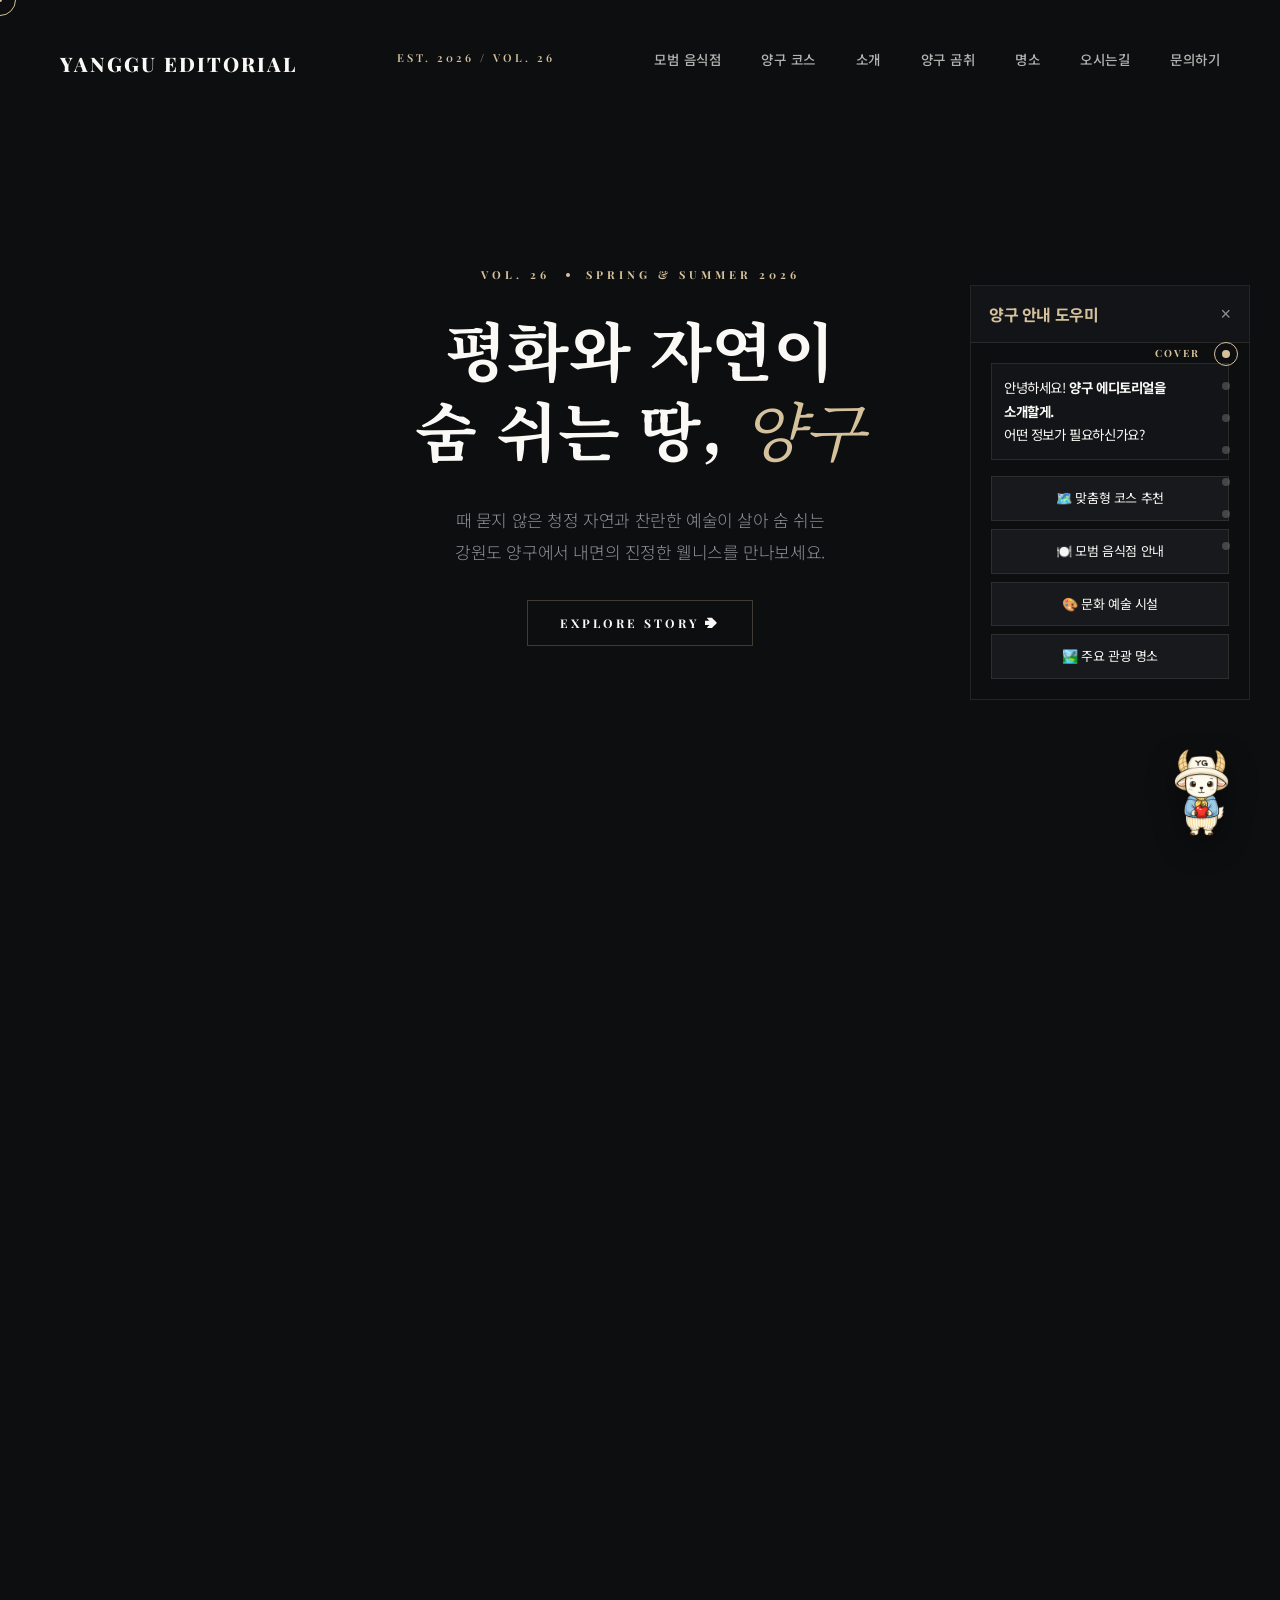
==== commit 4e6c6bc1: "수정내용 입력" ====
--- a/index.html
+++ b/index.html
@@ -8,6 +8,15 @@
     <link rel="stylesheet" href="styles.css">
     <!-- Google Fonts: Serif(Noto Serif KR, Playfair Display) & Sans Serif(Noto Sans KR) -->
     <link href="https://fonts.googleapis.com/css2?family=Noto+Sans+KR:wght@300;400;500;700;900&family=Noto+Serif+KR:wght@300;400;500;700;900&family=Playfair+Display:ital,wght@0,400..900;1,400..900&display=swap" rel="stylesheet">
+    <!-- EmailJS SDK -->
+    <script type="text/javascript" src="https://cdn.jsdelivr.net/npm/@emailjs/browser@4/dist/email.min.js"></script>
+    <script type="text/javascript">
+       (function(){
+          emailjs.init({
+            publicKey: "Jq3MsmRKlGlDZhslu",
+          });
+       })();
+    </script>
 </head>
 <body>
     <!-- Custom Interactive Cursor -->
@@ -22,6 +31,7 @@
         <a href="#attractions" class="nav-dot" data-chapter="03"><span class="dot-label">03 PLACES</span></a>
         <a href="#festivals" class="nav-dot" data-chapter="04"><span class="dot-label">04 SEASONS</span></a>
         <a href="#directions" class="nav-dot" data-chapter="05"><span class="dot-label">05 WAY</span></a>
+        <a href="#contact-section" class="nav-dot" data-chapter="06"><span class="dot-label">06 CONTACT</span></a>
     </div>
 
     <!-- Header -->
@@ -37,6 +47,7 @@
                     <li><a href="#gomchwi">양구 곰취</a></li>
                     <li><a href="#attractions">명소</a></li>
                     <li><a href="#directions">오시는길</a></li>
+                    <li><a href="#contact-section">문의하기</a></li>
                 </ul>
             </nav>
         </div>
@@ -308,8 +319,8 @@
         <div class="chapter-split-wrapper">
             <!-- Left Media Panel -->
             <div class="chapter-media-panel">
-                <div class="panel-bg-image active" style="background-image: url('images/restaurant_map.png');"></div>
-                <div class="media-caption font-playfair">Figure 5.1 — Yanggu Traffic & Location Guide</div>
+                <div class="panel-bg-image active" style="background-image: url('images/yanggu_scenery.png');"></div>
+                <div class="media-caption font-playfair">Figure 5.1 — Yanggu Scenic Landmark Hanbando Island</div>
             </div>
             <!-- Right Content Panel -->
             <div class="chapter-content-panel">
@@ -338,6 +349,57 @@
                             <p><b>영남·호남권</b> ➔ 중앙고속도로 ➔ 홍천IC ➔ 양구 (약 2~3시간)</p>
                         </div>
                     </div>
+                </div>
+            </div>
+        </div>
+    </section>
+
+    <!-- CHAPTER 6: Contact (Inquiry Split) -->
+    <section id="contact-section" class="chapter-section bg-light-editorial">
+        <div class="chapter-split-wrapper">
+            <!-- Left Media Panel -->
+            <div class="chapter-media-panel">
+                <div class="panel-bg-image active" style="background-image: url('images/sanyang.png');"></div>
+                <div class="media-caption font-playfair">Figure 6.1 — Yanggu Sanyang Editorial Mascot</div>
+            </div>
+            <!-- Right Content Panel -->
+            <div class="chapter-content-panel">
+                <div class="section-header-editorial">
+                    <span class="section-num font-playfair">06</span>
+                    <span class="section-category font-playfair">CONTACT US</span>
+                    <h2 class="section-title-editorial serif">문의 남기기</h2>
+                </div>
+                
+                <div class="panel-scroll-content">
+                    <p class="paragraph-body" style="margin-bottom: 24px;">
+                        양구 관광에 대한 궁금한 사항이나 의견을 보내주시면 담당자 확인 후 신속하게 회신해 드리겠습니다.
+                    </p>
+                    
+                    <form id="contact-form" class="editorial-contact-form">
+                        <div class="form-group-row">
+                            <div class="form-group">
+                                <label for="user-name" class="font-playfair">NAME</label>
+                                <input type="text" id="user-name" name="name" required placeholder="성함">
+                            </div>
+                            <div class="form-group">
+                                <label for="user-email" class="font-playfair">EMAIL</label>
+                                <input type="email" id="user-email" name="email" required placeholder="회신받을 이메일">
+                            </div>
+                        </div>
+                        <div class="form-group">
+                            <label for="msg-title" class="font-playfair">SUBJECT</label>
+                            <input type="text" id="msg-title" name="title" required placeholder="문의 제목">
+                        </div>
+                        <div class="form-group">
+                            <label for="msg-content" class="font-playfair">MESSAGE</label>
+                            <textarea id="msg-content" name="message" required rows="4" placeholder="내용을 작성해주세요."></textarea>
+                        </div>
+                        <button type="submit" class="btn-send-message font-playfair">
+                            <span>SEND MESSAGE</span>
+                            <span class="btn-icon">➔</span>
+                        </button>
+                    </form>
+                    <div id="form-status" class="form-status-msg"></div>
 
                     <!-- Footer Embedded inside the last chapter panel -->
                     <footer class="embedded-footer">
--- a/styles.css
+++ b/styles.css
@@ -1444,3 +1444,131 @@
         transform: translateY(0);
     }
 }
+
+/* ==========================================================================
+   Contact Form Styles (Editorial Edition)
+   ========================================================================== */
+.editorial-contact-form {
+    display: flex;
+    flex-direction: column;
+    gap: 24px;
+    margin-bottom: 20px;
+    margin-top: 20px;
+}
+
+.form-group-row {
+    display: flex;
+    gap: 20px;
+}
+
+.form-group-row .form-group {
+    flex: 1;
+}
+
+.form-group {
+    display: flex;
+    flex-direction: column;
+    gap: 8px;
+}
+
+.form-group label {
+    font-size: 11px;
+    font-weight: 700;
+    letter-spacing: 2px;
+    color: var(--primary-color);
+}
+
+.form-group input,
+.form-group textarea {
+    background-color: var(--bg-light);
+    border: 1px solid var(--border-color);
+    padding: 14px 18px;
+    color: var(--text-main);
+    font-size: 14px;
+    border-radius: 0;
+    transition: var(--transition);
+}
+
+.form-group input::placeholder,
+.form-group textarea::placeholder {
+    color: rgba(250, 249, 245, 0.25);
+}
+
+.form-group input:focus,
+.form-group textarea:focus {
+    outline: none;
+    border-color: var(--primary-color);
+    background-color: rgba(213, 194, 157, 0.03);
+}
+
+.btn-send-message {
+    display: inline-flex;
+    align-items: center;
+    justify-content: center;
+    gap: 12px;
+    padding: 15px 35px;
+    background-color: var(--primary-color);
+    color: var(--bg-main);
+    border: none;
+    font-size: 13.5px;
+    font-weight: 700;
+    letter-spacing: 2px;
+    cursor: pointer;
+    align-self: flex-start;
+    transition: var(--transition);
+    margin-top: 10px;
+}
+
+.btn-send-message:hover {
+    background-color: var(--text-main);
+    color: var(--bg-main);
+    transform: translateY(-2px);
+}
+
+.btn-send-message .btn-icon {
+    font-size: 12px;
+    transition: transform 0.3s;
+}
+
+.btn-send-message:hover .btn-icon {
+    transform: translateX(5px);
+}
+
+.form-status-msg {
+    font-size: 14px;
+    font-weight: 500;
+    margin-top: 15px;
+    padding: 12px 20px;
+    display: none;
+}
+
+.form-status-msg.sending {
+    display: block;
+    background-color: rgba(213, 194, 157, 0.1);
+    border-left: 3px solid var(--primary-color);
+    color: var(--primary-color);
+}
+
+.form-status-msg.success {
+    display: block;
+    background-color: rgba(85, 122, 97, 0.1);
+    border-left: 3px solid #557A61;
+    color: #88B196;
+}
+
+.form-status-msg.error {
+    display: block;
+    background-color: rgba(153, 114, 92, 0.1);
+    border-left: 3px solid #99725C;
+    color: #D1A38C;
+}
+
+@media (max-width: 576px) {
+    .form-group-row {
+        flex-direction: column;
+        gap: 20px;
+    }
+    .btn-send-message {
+        width: 100%;
+    }
+}
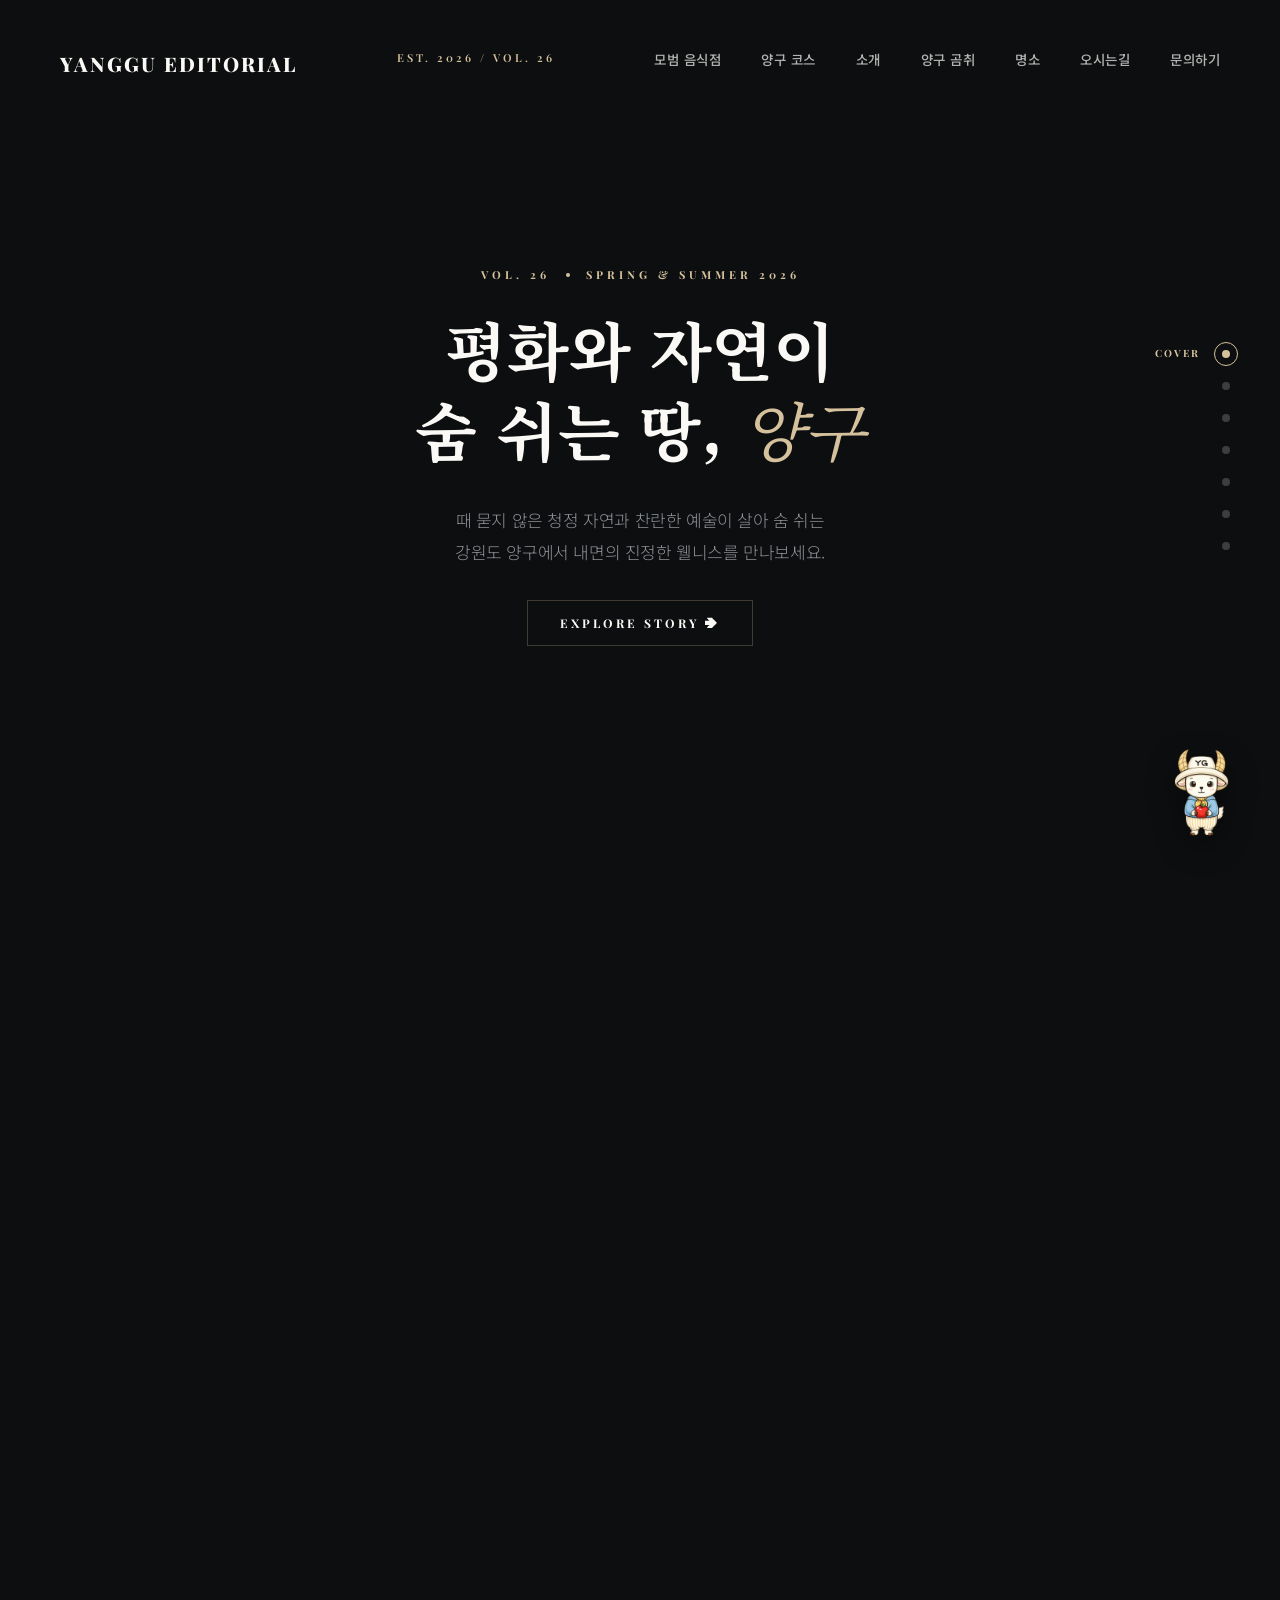
==== commit 02352155: "수정내용 입력" ====
--- a/index.html
+++ b/index.html
@@ -5,6 +5,8 @@
     <meta name="viewport" content="width=device-width, initial-scale=1.0">
     <title>YANGGU EDITORIAL - Fullscreen Cinematic Edition</title>
     <meta name="description" content="청정 자연과 평화, 예술이 어우러진 양구군으로 여러분을 초대합니다.">
+    <meta name="naver-site-verification" content="63b80ac4a0164aadb0090b88df5aab712dc5dbf3" />
+    <meta name="google-site-verification" content="nTgNECYDnCsmDwoOHAE_88lY7oMR-b0JkBSjS0TAdnk" />
     <link rel="stylesheet" href="styles.css">
     <!-- Google Fonts: Serif(Noto Serif KR, Playfair Display) & Sans Serif(Noto Sans KR) -->
     <link href="https://fonts.googleapis.com/css2?family=Noto+Sans+KR:wght@300;400;500;700;900&family=Noto+Serif+KR:wght@300;400;500;700;900&family=Playfair+Display:ital,wght@0,400..900;1,400..900&display=swap" rel="stylesheet">
@@ -414,6 +416,22 @@
         </div>
     </section>
 
+    <!-- Notice Modal (Welcome Alert) -->
+    <div id="notice-modal" class="modal">
+        <div class="modal-content notice-modal-content">
+            <span class="close-btn notice-close-btn">&times;</span>
+            <div class="modal-header">
+                <h2 class="serif">안내 말씀</h2>
+            </div>
+            <div class="modal-body notice-modal-body">
+                <p class="notice-text">
+                    이 사이트는 교육용으로 제작된 시범운영 페이지입니다.
+                </p>
+                <button class="btn-notice-confirm font-playfair">CONFIRM</button>
+            </div>
+        </div>
+    </div>
+
     <!-- Modal -->
     <div id="attraction-modal" class="modal">
         <div class="modal-content">
--- a/styles.css
+++ b/styles.css
@@ -1572,3 +1572,49 @@
         width: 100%;
     }
 }
+
+/* ==========================================================================
+   Notice Modal Styles (Welcome Alert Dialog)
+   ========================================================================== */
+.notice-modal-content {
+    max-width: 480px;
+    padding: 40px;
+    text-align: center;
+    border: 1px solid var(--border-dark);
+}
+
+.notice-modal-body {
+    display: flex;
+    flex-direction: column;
+    align-items: center;
+    gap: 26px;
+    margin-top: 15px;
+}
+
+.notice-text {
+    font-size: 16px;
+    font-weight: 500;
+    color: var(--text-main);
+    line-height: 1.65;
+    word-break: keep-all;
+}
+
+.btn-notice-confirm {
+    display: inline-flex;
+    align-items: center;
+    justify-content: center;
+    padding: 12px 36px;
+    background-color: var(--primary-color);
+    color: var(--bg-main);
+    border: none;
+    font-size: 12px;
+    font-weight: 700;
+    letter-spacing: 2px;
+    cursor: pointer;
+    transition: var(--transition);
+}
+
+.btn-notice-confirm:hover {
+    background-color: var(--text-main);
+    color: var(--bg-main);
+}
